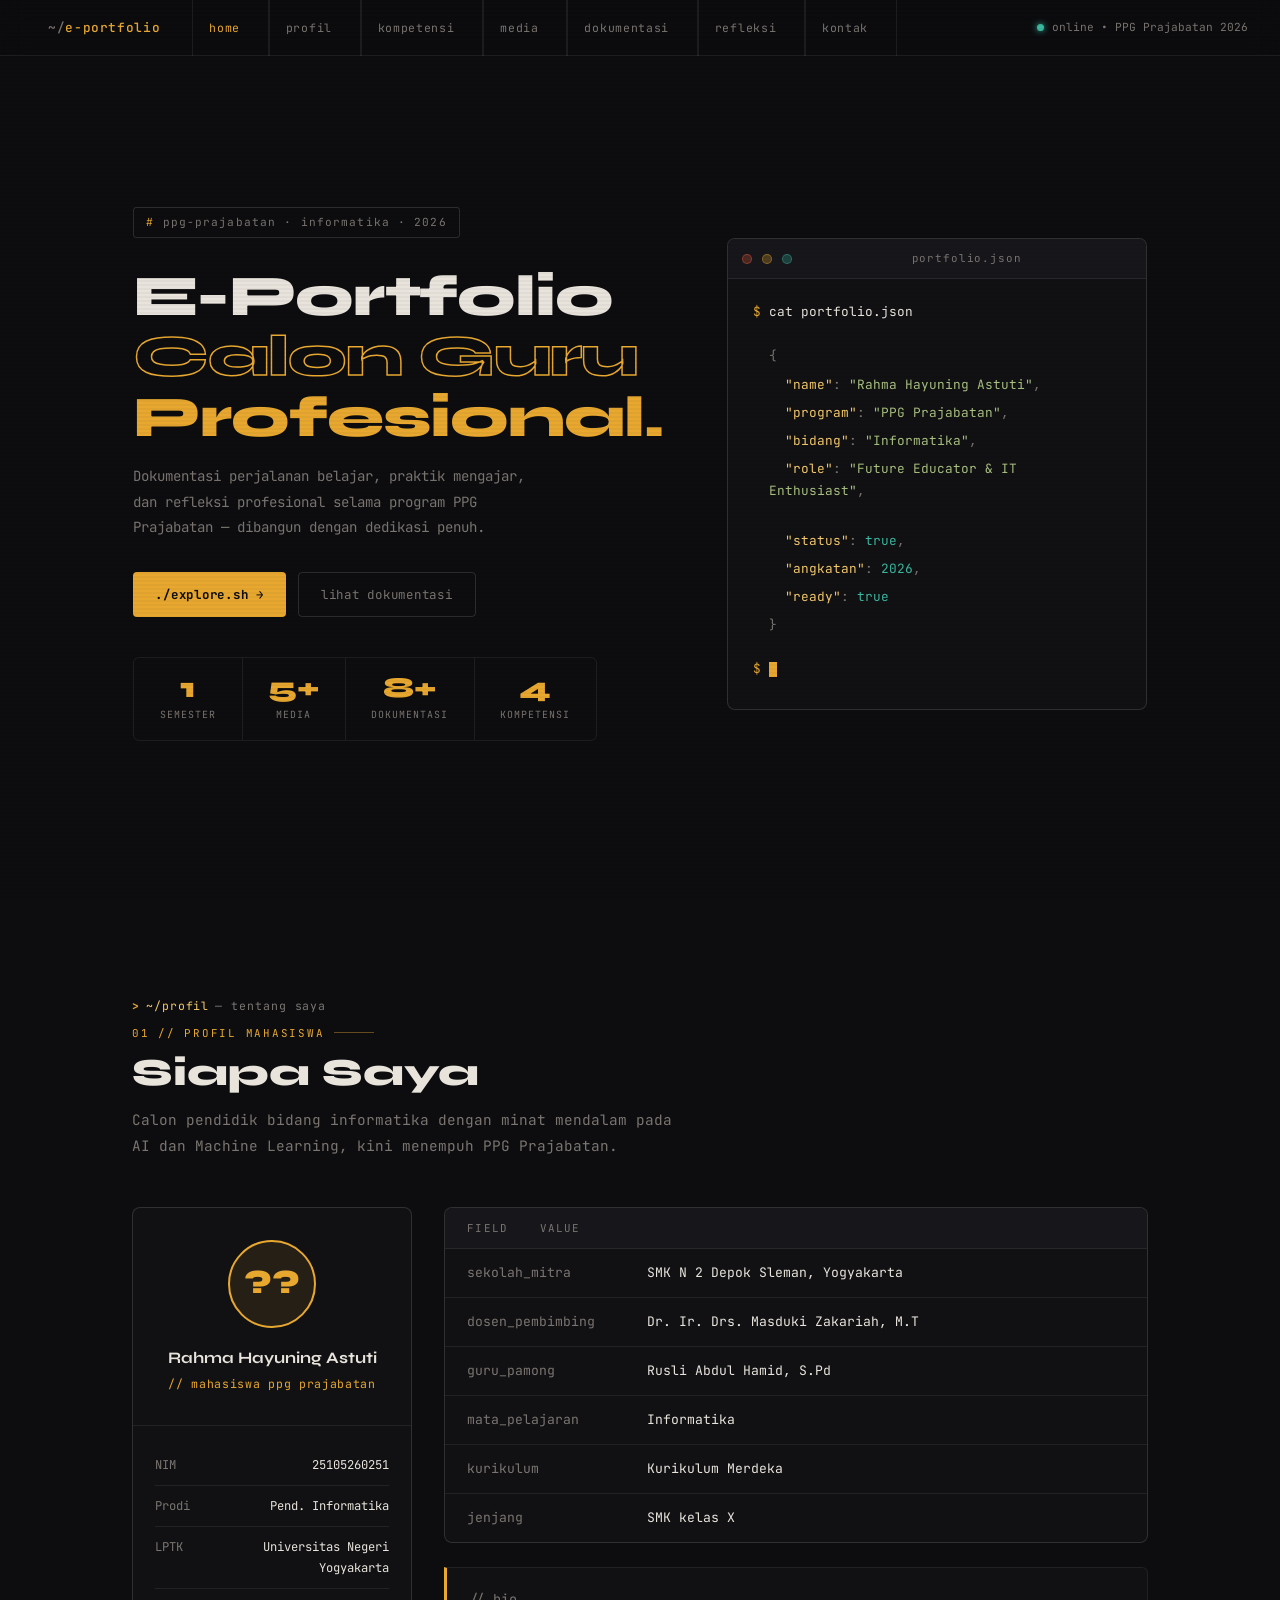
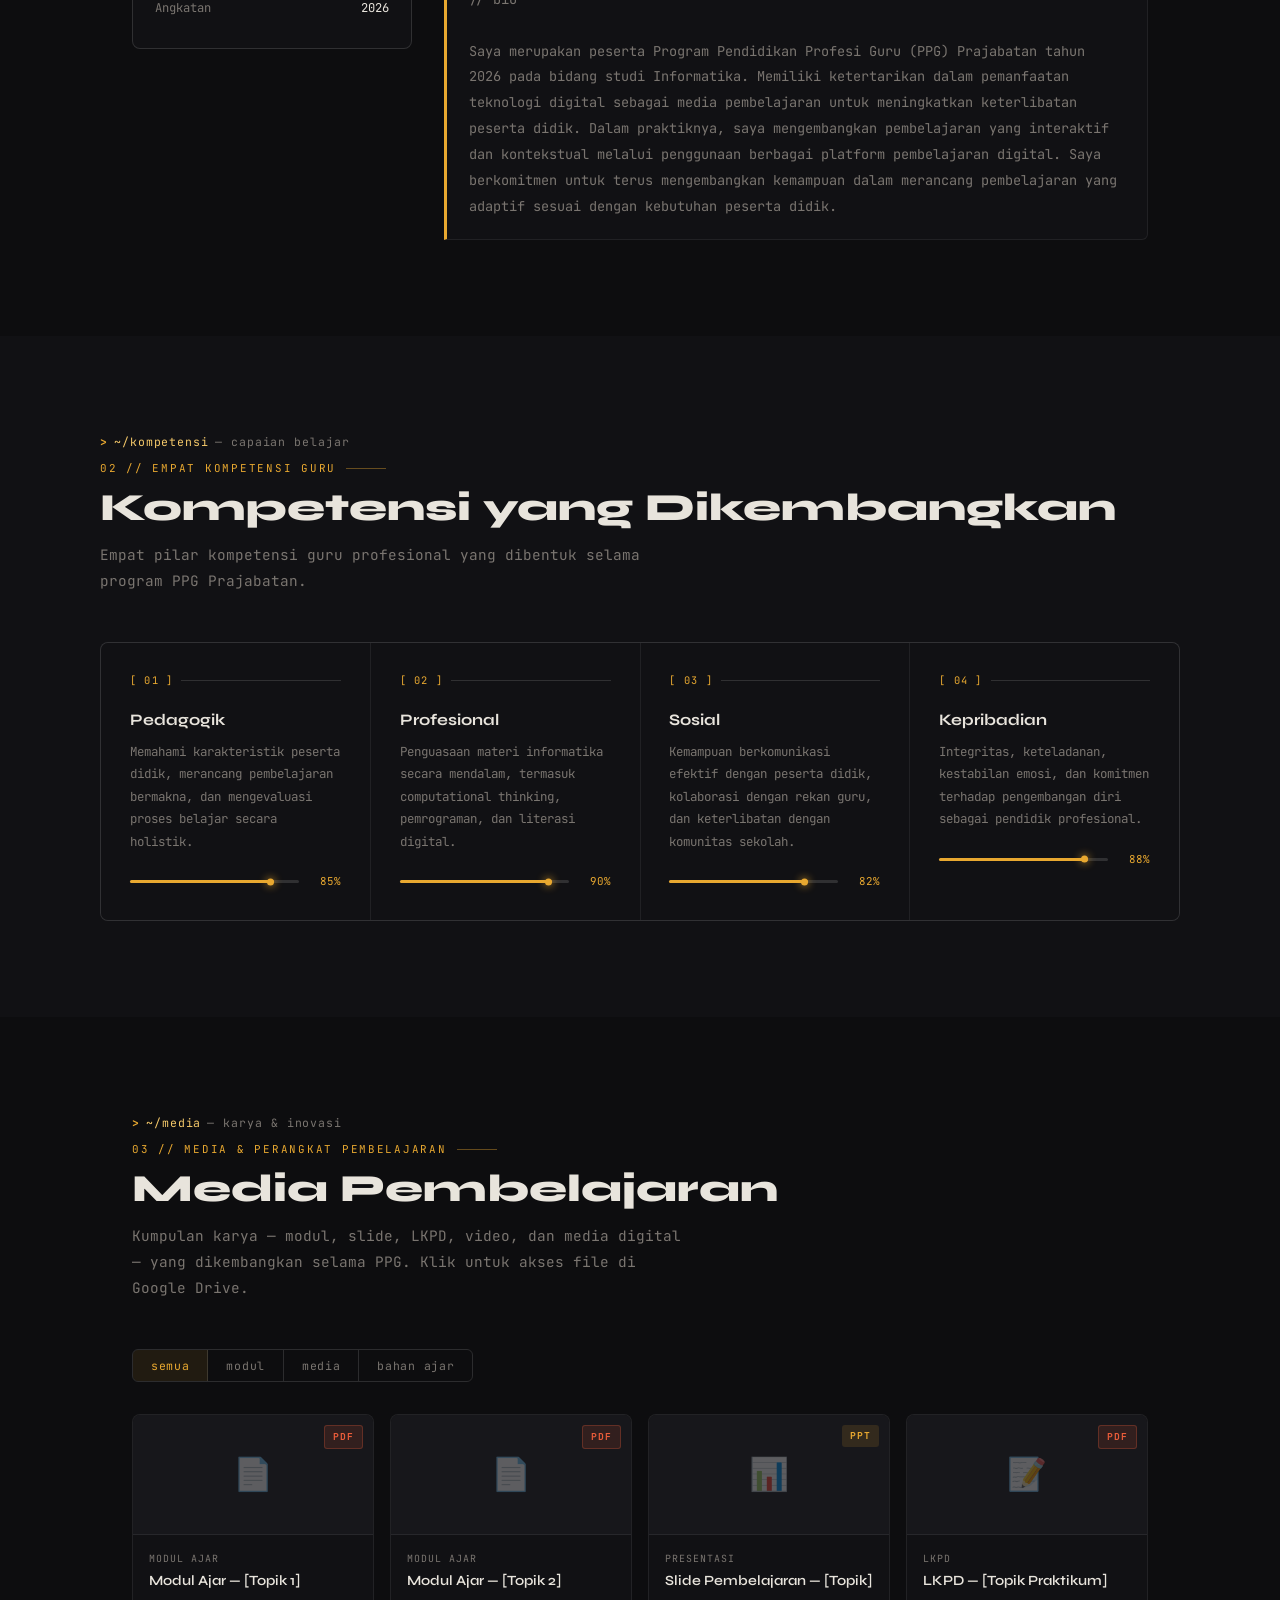
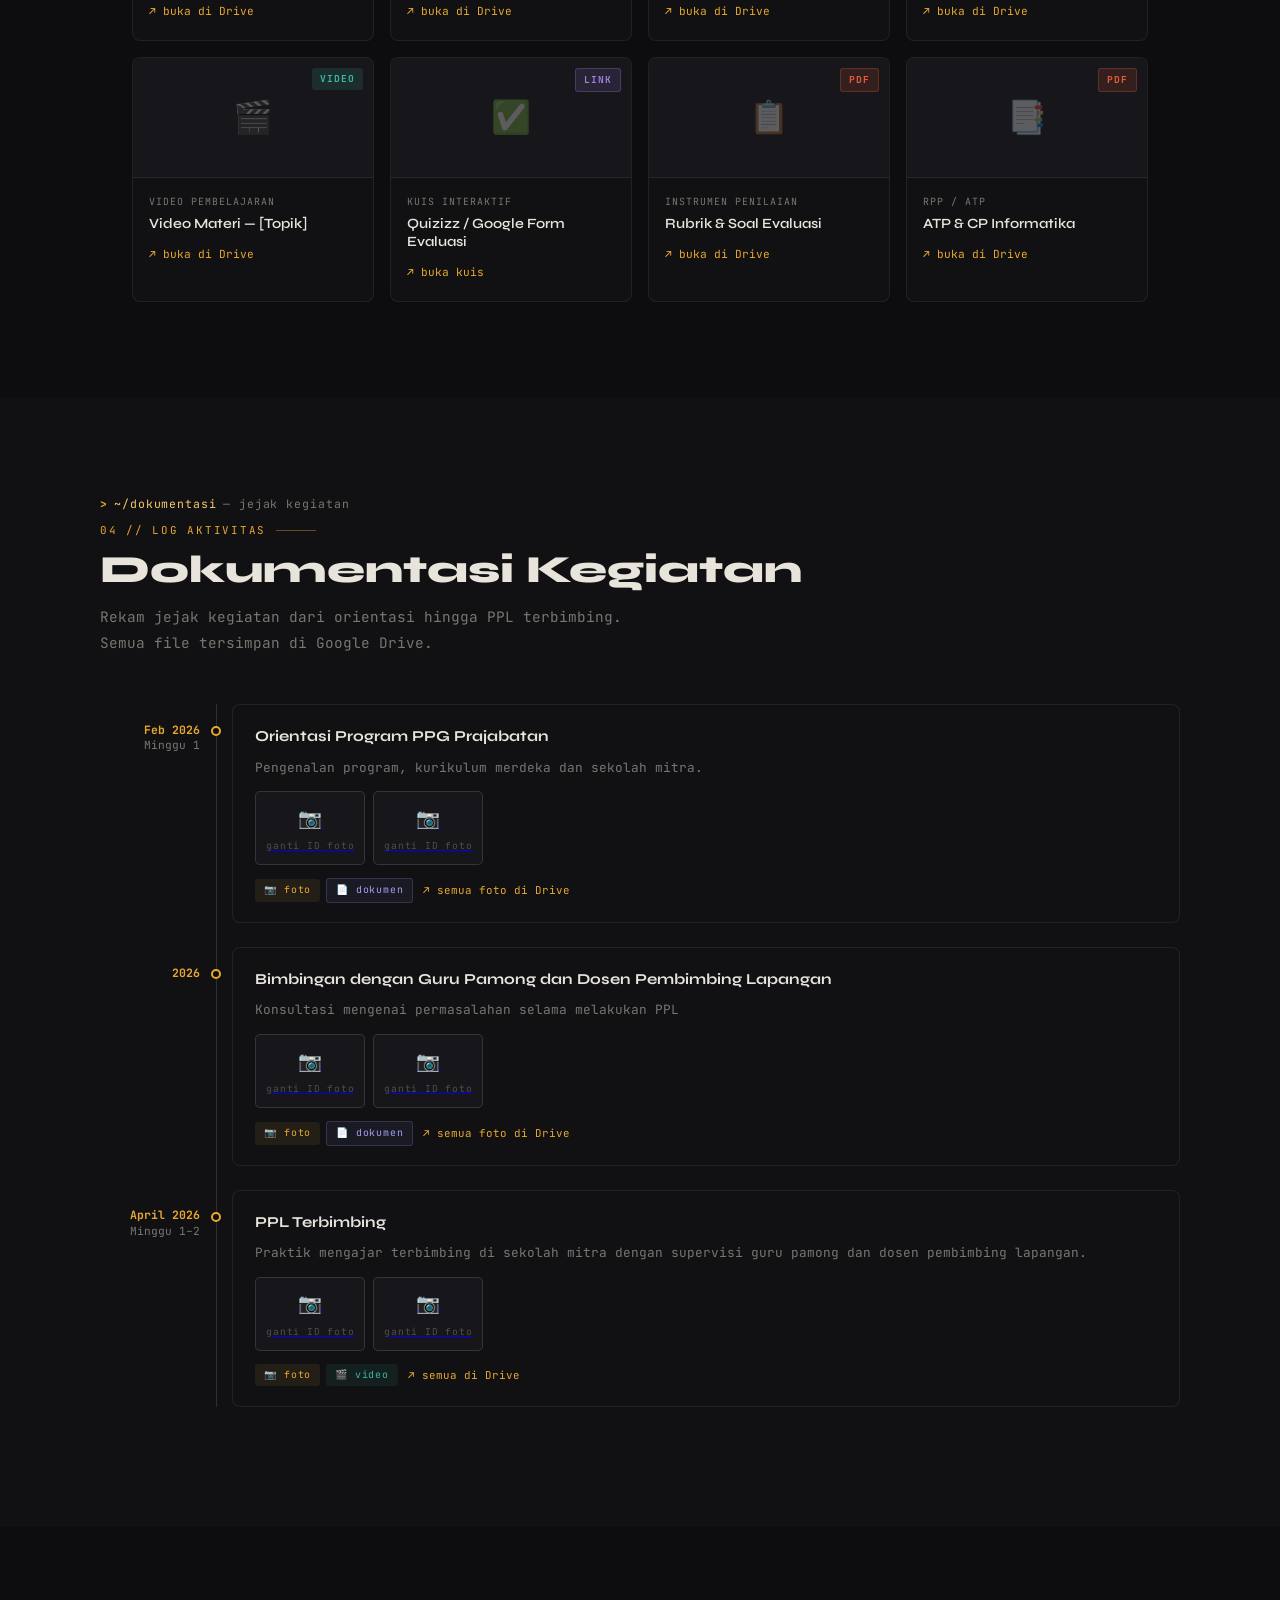
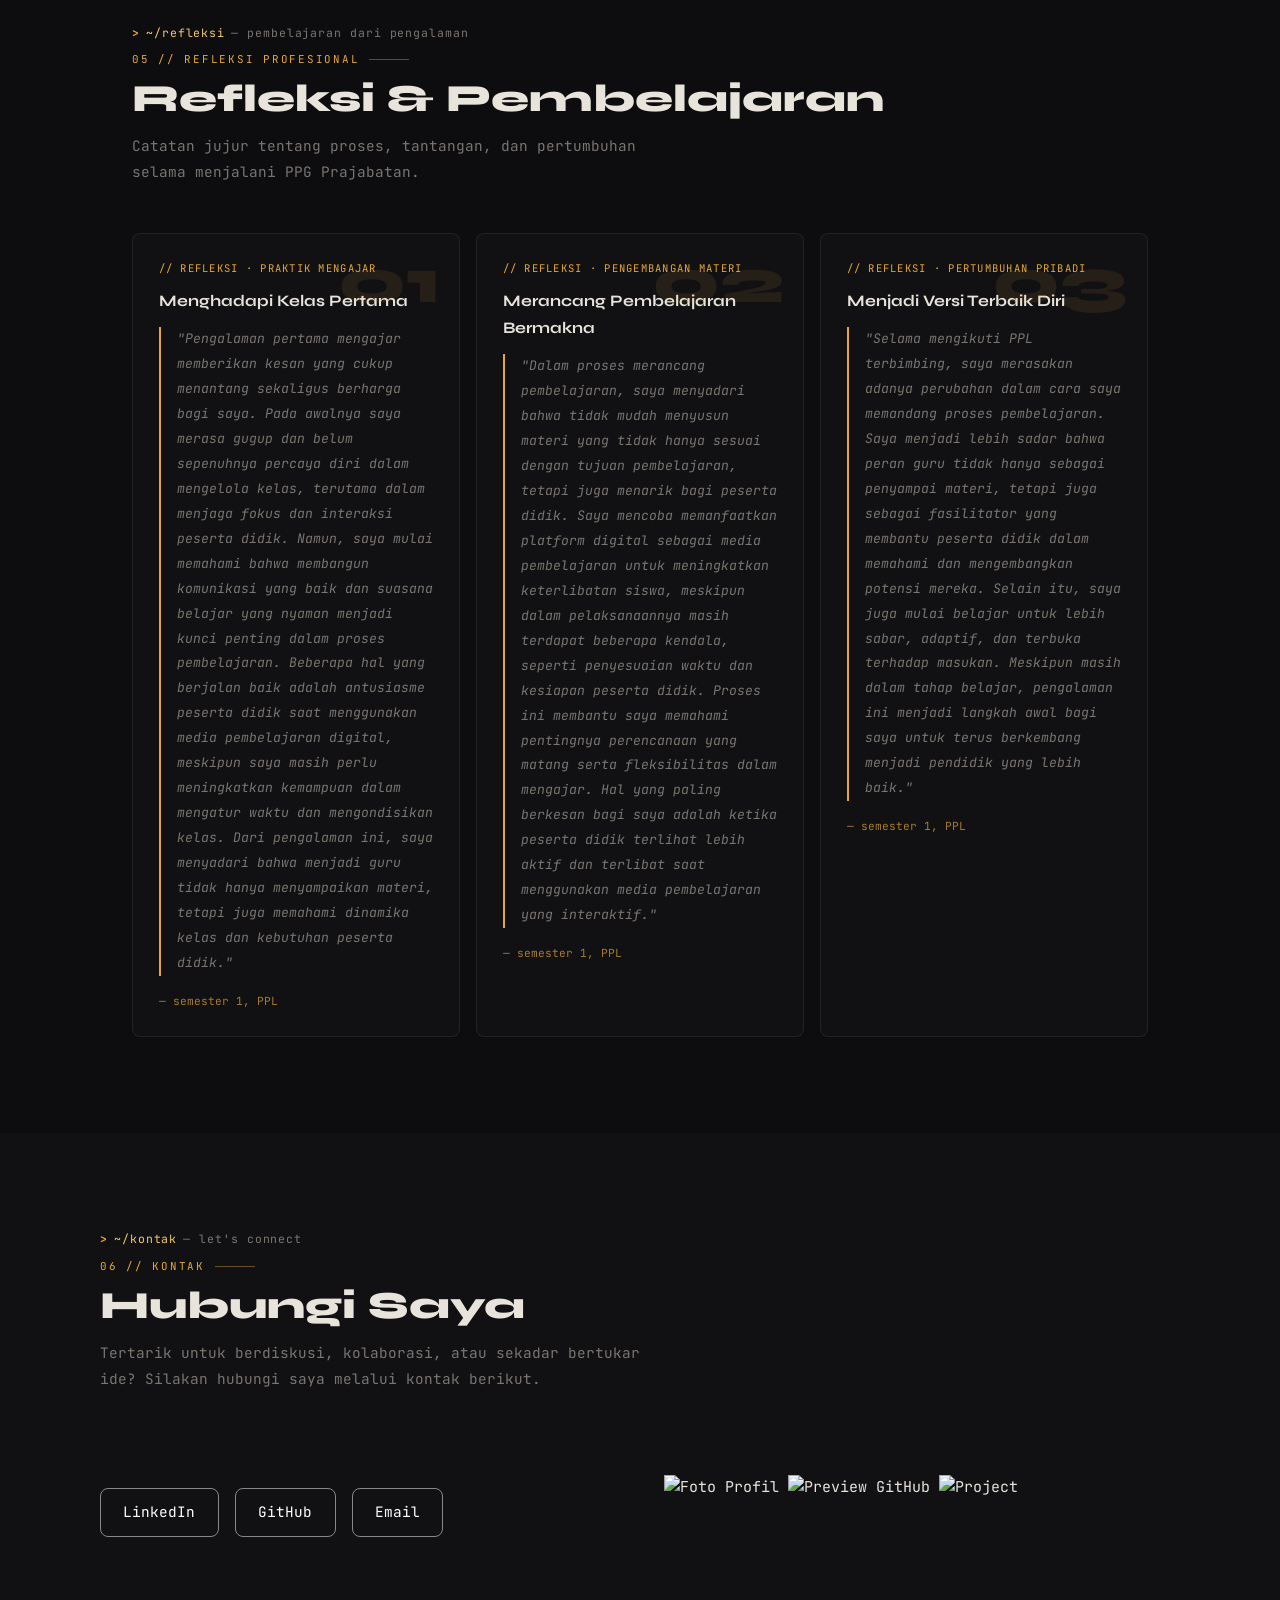
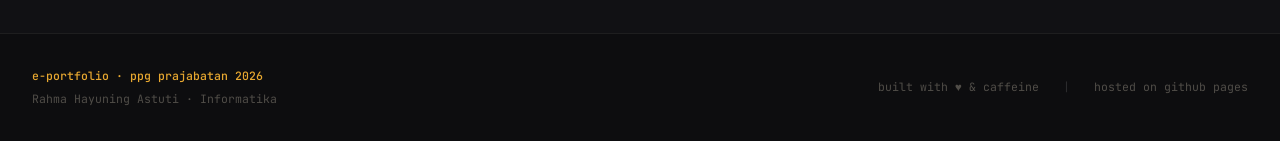
==== index.html @ 8b193207 "rename index.html" ====
<!DOCTYPE html>
<html lang="id">
<head>
<meta charset="UTF-8">
<meta name="viewport" content="width=device-width, initial-scale=1.0">
<title>E-Portfolio PPG Prajabatan</title>
<link href="https://fonts.googleapis.com/css2?family=JetBrains+Mono:ital,wght@0,300;0,400;0,500;0,700;1,400&family=Syne:wght@400;600;700;800&display=swap" rel="stylesheet">
<link rel="stylesheet" href="style.css">
</head>
<body>
<div class="grid-bg"></div>

<nav>
  <div class="nav-logo">
    <span class="path">~/</span>e-portfolio
  </div>

  <!-- 🔹 HAMBURGER -->
  <div class="menu-toggle" id="menu-toggle">☰</div>

  <ul class="nav-links">
    <li><a href="#home">home</a></li>
    <li><a href="#profil">profil</a></li>
    <li><a href="#kompetensi">kompetensi</a></li>
    <li><a href="#media">media</a></li>
    <li><a href="#dokumentasi">dokumentasi</a></li>
    <li><a href="#refleksi">refleksi</a></li>
    <li><a href="#kontak">kontak</a></li>
  </ul>
  <div class="nav-status">
    <div class="status-dot"></div>
    <span class="status-full">online • PPG Prajabatan 2026</span>
    <span class="status-short">online</span>
  </div>
</nav>

<div class="page-wrap">

<!-- ═══════════════════════════════════ HOME -->
<div id="home" style="background: var(--bg); min-height: 100vh; display:flex; align-items:center;">
  <div class="hero-inner">
    <div>
      <div class="hero-tag">ppg-prajabatan · informatika · 2026</div>
      <h1 class="hero-title">
        <span class="line1">E-Portfolio</span>
        <span class="line2">Calon Guru</span>
        <span class="line3">Profesional.</span>
      </h1>
      <p class="hero-desc">
        Dokumentasi perjalanan belajar, praktik mengajar, dan refleksi profesional selama program PPG Prajabatan — dibangun dengan dedikasi penuh.
      </p>
      <div class="hero-btns">
        <a href="#profil" class="btn-primary">./explore.sh →</a>
        <a href="#dokumentasi" class="btn-ghost">lihat dokumentasi</a>
      </div>
      <div class="hero-stats">
        <div class="stat">
          <div class="stat-num">1</div>
          <div class="stat-label">semester</div>
        </div>
        <div class="stat">
          <div class="stat-num">5+</div>
          <div class="stat-label">media</div>
        </div>
        <div class="stat">
          <div class="stat-num">8+</div>
          <div class="stat-label">dokumentasi</div>
        </div>
        <div class="stat">
          <div class="stat-num">4</div>
          <div class="stat-label">kompetensi</div>
        </div>
      </div>
    </div>

    <div class="terminal">
      <div class="terminal-bar">
        <div class="t-dot r"></div>
        <div class="t-dot y"></div>
        <div class="t-dot g"></div>
        <div class="t-title">portfolio.json</div>
      </div>
      <div class="terminal-body">
        <div class="t-line"><span class="t-prompt">$</span><span class="t-cmd"> cat portfolio.json</span></div>
        <div class="t-line gap"></div>

        <div class="t-line"><span class="t-out">{</span></div>

        <div class="t-line"><span class="t-out">&nbsp;&nbsp;<span class="t-key">"name"</span>: <span class="t-str">"Rahma Hayuning Astuti"</span>,</span></div>
        <div class="t-line"><span class="t-out">&nbsp;&nbsp;<span class="t-key">"program"</span>: <span class="t-str">"PPG Prajabatan"</span>,</span></div>
        <div class="t-line"><span class="t-out">&nbsp;&nbsp;<span class="t-key">"bidang"</span>: <span class="t-str">"Informatika"</span>,</span></div>

        <div class="t-line"><span class="t-out">&nbsp;&nbsp;<span class="t-key">"role"</span>: <span class="t-str">"Future Educator & IT Enthusiast"</span>,</span></div>
        <br>
        <div class="t-line"><span class="t-out">&nbsp;&nbsp;<span class="t-key">"status"</span>: <span class="t-val">true</span>,</span></div>
        <div class="t-line"><span class="t-out">&nbsp;&nbsp;<span class="t-key">"angkatan"</span>: <span class="t-val">2026</span>,</span></div>
        <div class="t-line"><span class="t-out">&nbsp;&nbsp;<span class="t-key">"ready"</span>: <span class="t-val">true</span></span></div>
        <div class="t-line"><span class="t-out">}</span></div>
        <div class="t-line gap"></div>
        <div class="t-line"><span class="t-prompt">$</span><span class="t-cmd"> <span class="t-cursor"></span></span></div>
      </div>
    </div>
  </div>
</div>

<!-- ═══════════════════════════════════ PROFIL -->
<section id="profil" class="reveal">
  <div class="prompt"><span class="prompt-path">~/profil</span> — tentang saya</div>
  <div class="sec-label">01 // profil mahasiswa</div>
  <h2>Siapa Saya</h2>
  <p class="lead">Calon pendidik bidang informatika dengan minat mendalam pada AI dan Machine Learning, kini menempuh PPG Prajabatan.</p>

  <div class="profil-grid">
    <div>
      <div class="profil-card">
        <div class="profil-card-top">
          <div class="profil-avatar">??</div>
          <div class="profil-name">Rahma Hayuning Astuti</div>
          <div class="profil-role">// mahasiswa ppg prajabatan</div>
        </div>
        <div class="profil-card-body">
          <div class="profil-row">
            <span class="profil-row-k">NIM</span>
            <span class="profil-row-v">25105260251</span>
          </div>
          <div class="profil-row">
            <span class="profil-row-k">Prodi</span>
            <span class="profil-row-v">Pend. Informatika</span>
          </div>
          <div class="profil-row">
            <span class="profil-row-k">LPTK</span>
            <span class="profil-row-v">Universitas Negeri Yogyakarta</span>
          </div>
          <div class="profil-row">
            <span class="profil-row-k">Angkatan</span>
            <span class="profil-row-v">2026</span>
          </div>
        </div>
      </div>
    </div>

    <div>
      <div class="data-table">
        <div class="data-table-head">
          <span>field</span><span>value</span>
        </div>
        <div class="dt-row">
          <span class="dt-k">sekolah_mitra</span>
          <span class="dt-v">SMK N 2 Depok Sleman, Yogyakarta</span>
        </div>
        <div class="dt-row">
          <span class="dt-k">dosen_pembimbing</span>
          <span class="dt-v">Dr. Ir. Drs. Masduki Zakariah, M.T</span>
        </div>
        <div class="dt-row">
          <span class="dt-k">guru_pamong</span>
          <span class="dt-v">Rusli Abdul Hamid, S.Pd</span>
        </div>
        <div class="dt-row">
          <span class="dt-k">mata_pelajaran</span>
          <span class="dt-v">Informatika</span>
        </div>
        <div class="dt-row">
          <span class="dt-k">kurikulum</span>
          <span class="dt-v">Kurikulum Merdeka</span>
        </div>
        <div class="dt-row">
          <span class="dt-k">jenjang</span>
          <span class="dt-v">SMK kelas X</span>
        </div>
      </div>
      <div class="bio-block">
        // bio<br><br>
        <p>
          Saya merupakan peserta Program Pendidikan Profesi Guru (PPG) Prajabatan tahun 2026 pada bidang studi Informatika.
          Memiliki ketertarikan dalam pemanfaatan teknologi digital sebagai media pembelajaran untuk meningkatkan keterlibatan peserta didik.
          Dalam praktiknya, saya mengembangkan pembelajaran yang interaktif dan kontekstual melalui penggunaan berbagai platform pembelajaran digital.
          Saya berkomitmen untuk terus mengembangkan kemampuan dalam merancang pembelajaran yang adaptif sesuai dengan kebutuhan peserta didik.
        </p>
      </div>
    </div>
  </div>
</section>

<!-- ═══════════════════════════════════ KOMPETENSI -->
<section id="kompetensi" class="reveal" style="background: var(--bg2); max-width:100%; padding: 6rem 2rem;">
  <div style="max-width: 1080px; margin: 0 auto;">
    <div class="prompt"><span class="prompt-path">~/kompetensi</span> — capaian belajar</div>
    <div class="sec-label">02 // empat kompetensi guru</div>
    <h2>Kompetensi yang Dikembangkan</h2>
    <p class="lead">Empat pilar kompetensi guru profesional yang dibentuk selama program PPG Prajabatan.</p>
    <div class="komp-grid">
      <div class="komp-cell">
        <div class="komp-num">[ 01 ]</div>
        <div class="komp-title">Pedagogik</div>
        <div class="komp-desc">Memahami karakteristik peserta didik, merancang pembelajaran bermakna, dan mengevaluasi proses belajar secara holistik.</div>
        <div class="komp-bar-wrap">
          <div class="komp-bar"><div class="komp-bar-fill" style="width:85%"></div></div>
          <div class="komp-pct">85%</div>
        </div>
      </div>
      <div class="komp-cell">
        <div class="komp-num">[ 02 ]</div>
        <div class="komp-title">Profesional</div>
        <div class="komp-desc">Penguasaan materi informatika secara mendalam, termasuk computational thinking, pemrograman, dan literasi digital.</div>
        <div class="komp-bar-wrap">
          <div class="komp-bar"><div class="komp-bar-fill" style="width:90%"></div></div>
          <div class="komp-pct">90%</div>
        </div>
      </div>
      <div class="komp-cell">
        <div class="komp-num">[ 03 ]</div>
        <div class="komp-title">Sosial</div>
        <div class="komp-desc">Kemampuan berkomunikasi efektif dengan peserta didik, kolaborasi dengan rekan guru, dan keterlibatan dengan komunitas sekolah.</div>
        <div class="komp-bar-wrap">
          <div class="komp-bar"><div class="komp-bar-fill" style="width:82%"></div></div>
          <div class="komp-pct">82%</div>
        </div>
      </div>
      <div class="komp-cell">
        <div class="komp-num">[ 04 ]</div>
        <div class="komp-title">Kepribadian</div>
        <div class="komp-desc">Integritas, keteladanan, kestabilan emosi, dan komitmen terhadap pengembangan diri sebagai pendidik profesional.</div>
        <div class="komp-bar-wrap">
          <div class="komp-bar"><div class="komp-bar-fill" style="width:88%"></div></div>
          <div class="komp-pct">88%</div>
        </div>
      </div>
    </div>
  </div>
</section>

<!-- ═══════════════════════════════════ MEDIA -->
<section id="media" class="reveal">
  <div class="prompt"><span class="prompt-path">~/media</span> — karya & inovasi</div>
  <div class="sec-label">03 // media &amp; perangkat pembelajaran</div>
  <h2>Media Pembelajaran</h2>
  <p class="lead">Kumpulan karya — modul, slide, LKPD, video, dan media digital — yang dikembangkan selama PPG. Klik untuk akses file di Google Drive.</p>

  <div class="media-filter">
    <button class="filter-btn active" onclick="filterMedia('all', this)">semua</button>
    <button class="filter-btn" onclick="filterMedia('modul', this)">modul</button>
    <button class="filter-btn" onclick="filterMedia('media', this)">media</button>
    <button class="filter-btn" onclick="filterMedia('bahan-ajar', this)">bahan ajar</button>
  </div>

  <div class="media-grid" id="mediaGrid">

    <div class="media-card" data-cat="modul">
      <div class="media-thumb">
        <div class="media-thumb-icon">📄</div>
        <span class="media-type-badge badge-pdf">PDF</span>
      </div>
      <div class="media-info">
        <div class="media-cat">modul ajar</div>
        <div class="media-title">Modul Ajar — [Topik 1]</div>
        <a class="media-link" href="GANTI_LINK_GDRIVE_DISINI" target="_blank">↗ buka di Drive</a>
      </div>
    </div>

    <div class="media-card" data-cat="modul">
      <div class="media-thumb">
        <div class="media-thumb-icon">📄</div>
        <span class="media-type-badge badge-pdf">PDF</span>
      </div>
      <div class="media-info">
        <div class="media-cat">modul ajar</div>
        <div class="media-title">Modul Ajar — [Topik 2]</div>
        <a class="media-link" href="GANTI_LINK_GDRIVE_DISINI" target="_blank">↗ buka di Drive</a>
      </div>
    </div>

    <div class="media-card" data-cat="media">
      <div class="media-thumb">
        <div class="media-thumb-icon">📊</div>
        <span class="media-type-badge badge-ppt">PPT</span>
      </div>
      <div class="media-info">
        <div class="media-cat">presentasi</div>
        <div class="media-title">Slide Pembelajaran — [Topik]</div>
        <a class="media-link" href="GANTI_LINK_GDRIVE_DISINI" target="_blank">↗ buka di Drive</a>
      </div>
    </div>

    <div class="media-card" data-cat="media">
      <div class="media-thumb">
        <div class="media-thumb-icon">📝</div>
        <span class="media-type-badge badge-pdf">PDF</span>
      </div>
      <div class="media-info">
        <div class="media-cat">lkpd</div>
        <div class="media-title">LKPD — [Topik Praktikum]</div>
        <a class="media-link" href="GANTI_LINK_GDRIVE_DISINI" target="_blank">↗ buka di Drive</a>
      </div>
    </div>

    <div class="media-card" data-cat="media">
      <div class="media-thumb">
        <div class="media-thumb-icon">🎬</div>
        <span class="media-type-badge badge-vid">VIDEO</span>
      </div>
      <div class="media-info">
        <div class="media-cat">video pembelajaran</div>
        <div class="media-title">Video Materi — [Topik]</div>
        <a class="media-link" href="GANTI_LINK_GDRIVE_DISINI" target="_blank">↗ buka di Drive</a>
      </div>
    </div>

    <div class="media-card" data-cat="bahan-ajar">
      <div class="media-thumb">
        <div class="media-thumb-icon">✅</div>
        <span class="media-type-badge badge-link">LINK</span>
      </div>
      <div class="media-info">
        <div class="media-cat">kuis interaktif</div>
        <div class="media-title">Quizizz / Google Form Evaluasi</div>
        <a class="media-link" href="GANTI_LINK_DISINI" target="_blank">↗ buka kuis</a>
      </div>
    </div>

    <div class="media-card" data-cat="bahan-ajar">
      <div class="media-thumb">
        <div class="media-thumb-icon">📋</div>
        <span class="media-type-badge badge-pdf">PDF</span>
      </div>
      <div class="media-info">
        <div class="media-cat">instrumen penilaian</div>
        <div class="media-title">Rubrik &amp; Soal Evaluasi</div>
        <a class="media-link" href="GANTI_LINK_GDRIVE_DISINI" target="_blank">↗ buka di Drive</a>
      </div>
    </div>

    <div class="media-card" data-cat="modul">
      <div class="media-thumb">
        <div class="media-thumb-icon">📑</div>
        <span class="media-type-badge badge-pdf">PDF</span>
      </div>
      <div class="media-info">
        <div class="media-cat">rpp / atp</div>
        <div class="media-title">ATP &amp; CP Informatika</div>
        <a class="media-link" href="GANTI_LINK_GDRIVE_DISINI" target="_blank">↗ buka di Drive</a>
      </div>
    </div>

  </div>
</section>

<!-- ═══════════════════════════════════ DOKUMENTASI -->
<section id="dokumentasi" class="reveal" style="background: var(--bg2); max-width:100%; padding: 6rem 2rem;">
  <div style="max-width: 1080px; margin: 0 auto;">
    <div class="prompt"><span class="prompt-path">~/dokumentasi</span> — jejak kegiatan</div>
    <div class="sec-label">04 // log aktivitas</div>
    <h2>Dokumentasi Kegiatan</h2>
    <p class="lead">Rekam jejak kegiatan dari orientasi hingga PPL terbimbing. Semua file tersimpan di Google Drive.</p>

    <div class="timeline">

      <!-- ITEM 1: Orientasi -->
      <div class="tl-item">
        <div class="tl-date"><strong>Feb 2026</strong>Minggu 1</div>
        <div class="tl-content">
          <div class="tl-title">Orientasi Program PPG Prajabatan</div>
          <div class="tl-desc">Pengenalan program, kurikulum merdeka dan sekolah mitra.</div>
          <!-- FOTO STRIP: ganti FOTO_ID_1 dst dengan ID foto dari Google Drive -->
          <div class="tl-photos">
            <a class="tl-photo" href="https://drive.google.com/file/d/FOTO_ID_1/view" target="_blank">
              <img src="https://drive.google.com/thumbnail?id=FOTO_ID_1&sz=w400" alt="Orientasi PPG"
                onerror="this.parentElement.innerHTML='<div class=\'tl-photo-placeholder\'><span>📷</span>ganti ID foto</div>'">
            </a>
            <a class="tl-photo" href="https://drive.google.com/file/d/FOTO_ID_2/view" target="_blank">
              <img src="https://drive.google.com/thumbnail?id=FOTO_ID_2&sz=w400" alt="Orientasi PPG 2"
                onerror="this.parentElement.innerHTML='<div class=\'tl-photo-placeholder\'><span>📷</span>ganti ID foto</div>'">
            </a>
          </div>
          <div class="tl-tags">
            <span class="tl-tag tl-foto">📷 foto</span>
            <span class="tl-tag tl-doc">📄 dokumen</span>
            <a href="GANTI_LINK_GDRIVE_FOLDER" target="_blank" style="font-size:0.68rem; color: var(--amber); text-decoration:none; margin-left:4px;">↗ semua foto di Drive</a>
          </div>
        </div>
      </div>

      <!-- ITEM 2: Bimbingan dengan GP dan DPL -->
      <div class="tl-item">
        <div class="tl-date"><strong>2026</strong></div>
        <div class="tl-content">
          <div class="tl-title">Bimbingan dengan Guru Pamong dan Dosen Pembimbing Lapangan</div>
          <div class="tl-desc">Konsultasi mengenai permasalahan selama melakukan PPL</div>
          <div class="tl-photos">
            <a class="tl-photo" href="https://drive.google.com/file/d/FOTO_ID_3/view" target="_blank">
              <img src="https://drive.google.com/thumbnail?id=FOTO_ID_3&sz=w400" alt="Lokakarya"
                onerror="this.parentElement.innerHTML='<div class=\'tl-photo-placeholder\'><span>📷</span>ganti ID foto</div>'">
            </a>
            <a class="tl-photo" href="https://drive.google.com/file/d/FOTO_ID_4/view" target="_blank">
              <img src="https://drive.google.com/thumbnail?id=FOTO_ID_4&sz=w400" alt="Lokakarya 2"
                onerror="this.parentElement.innerHTML='<div class=\'tl-photo-placeholder\'><span>📷</span>ganti ID foto</div>'">
            </a>
          </div>
          <div class="tl-tags">
            <span class="tl-tag tl-foto">📷 foto</span>
            <span class="tl-tag tl-doc">📄 dokumen</span>
            <a href="GANTI_LINK_GDRIVE_FOLDER" target="_blank" style="font-size:0.68rem; color: var(--amber); text-decoration:none; margin-left:4px;">↗ semua foto di Drive</a>
          </div>
        </div>
      </div>

      <!-- ITEM 3: PPL Terbimbing -->
      <div class="tl-item">
        <div class="tl-date"><strong>April 2026</strong>Minggu 1–2</div>
        <div class="tl-content">
          <div class="tl-title">PPL Terbimbing</div>
          <div class="tl-desc">Praktik mengajar terbimbing di sekolah mitra dengan supervisi guru pamong dan dosen pembimbing lapangan.</div>
          <div class="tl-photos">
            <a class="tl-photo" href="https://drive.google.com/file/d/FOTO_ID_5/view" target="_blank">
              <img src="https://drive.google.com/thumbnail?id=FOTO_ID_5&sz=w400" alt="PPL Terbimbing"
                onerror="this.parentElement.innerHTML='<div class=\'tl-photo-placeholder\'><span>📷</span>ganti ID foto</div>'">
            </a>
            <a class="tl-photo" href="https://drive.google.com/file/d/FOTO_ID_6/view" target="_blank">
              <img src="https://drive.google.com/thumbnail?id=FOTO_ID_6&sz=w400" alt="PPL Terbimbing 2"
                onerror="this.parentElement.innerHTML='<div class=\'tl-photo-placeholder\'><span>📷</span>ganti ID foto</div>'">
              <div class="tl-photo-count">+5 foto</div>
            </a>
          </div>
          <div class="tl-tags">
            <span class="tl-tag tl-foto">📷 foto</span>
            <span class="tl-tag tl-video">🎬 video</span>
            <a href="GANTI_LINK_GDRIVE_FOLDER" target="_blank" style="font-size:0.68rem; color: var(--amber); text-decoration:none; margin-left:4px;">↗ semua di Drive</a>
          </div>
        </div>
      </div>
    </div>
  </div>
</section>

<!-- ═══════════════════════════════════ REFLEKSI -->
<section id="refleksi" class="reveal">
  <div class="prompt"><span class="prompt-path">~/refleksi</span> — pembelajaran dari pengalaman</div>
  <div class="sec-label">05 // refleksi profesional</div>
  <h2>Refleksi &amp; Pembelajaran</h2>
  <p class="lead">Catatan jujur tentang proses, tantangan, dan pertumbuhan selama menjalani PPG Prajabatan.</p>

  <div class="refleksi-grid">
    <div class="refleksi-card" data-num="01">
      <div class="refleksi-label">// refleksi · praktik mengajar</div>
      <div class="refleksi-title">Menghadapi Kelas Pertama</div>
      <div class="refleksi-text">
        "Pengalaman pertama mengajar memberikan kesan yang cukup menantang sekaligus berharga bagi saya.
        Pada awalnya saya merasa gugup dan belum sepenuhnya percaya diri dalam mengelola kelas, terutama dalam menjaga fokus dan interaksi peserta didik.
        Namun, saya mulai memahami bahwa membangun komunikasi yang baik dan suasana belajar yang nyaman menjadi kunci penting dalam proses pembelajaran.
        Beberapa hal yang berjalan baik adalah antusiasme peserta didik saat menggunakan media pembelajaran digital, meskipun saya masih perlu meningkatkan kemampuan dalam mengatur waktu dan mengondisikan kelas.
        Dari pengalaman ini, saya menyadari bahwa menjadi guru tidak hanya menyampaikan materi, tetapi juga memahami dinamika kelas dan kebutuhan peserta didik."
      </div>
      <div class="refleksi-by">— semester 1, PPL</div>
    </div>

    <div class="refleksi-card" data-num="02">
      <div class="refleksi-label">// refleksi · pengembangan materi</div>
      <div class="refleksi-title">Merancang Pembelajaran Bermakna</div>
      <div class="refleksi-text">
        "Dalam proses merancang pembelajaran, saya menyadari bahwa tidak mudah menyusun materi yang tidak hanya sesuai dengan tujuan pembelajaran, tetapi juga menarik bagi peserta didik.
        Saya mencoba memanfaatkan platform digital sebagai media pembelajaran untuk meningkatkan keterlibatan siswa, meskipun dalam pelaksanaannya masih terdapat beberapa kendala, seperti penyesuaian waktu dan kesiapan peserta didik.
        Proses ini membantu saya memahami pentingnya perencanaan yang matang serta fleksibilitas dalam mengajar.
        Hal yang paling berkesan bagi saya adalah ketika peserta didik terlihat lebih aktif dan terlibat saat menggunakan media pembelajaran yang interaktif."
      </div>
      <div class="refleksi-by">— semester 1, PPL</div>
    </div>

    <div class="refleksi-card" data-num="03">
      <div class="refleksi-label">// refleksi · pertumbuhan pribadi</div>
      <div class="refleksi-title">Menjadi Versi Terbaik Diri</div>
      <div class="refleksi-text">
        "Selama mengikuti PPL terbimbing, saya merasakan adanya perubahan dalam cara saya memandang proses pembelajaran.
        Saya menjadi lebih sadar bahwa peran guru tidak hanya sebagai penyampai materi, tetapi juga sebagai fasilitator yang membantu peserta didik dalam memahami dan mengembangkan potensi mereka.
        Selain itu, saya juga mulai belajar untuk lebih sabar, adaptif, dan terbuka terhadap masukan.
        Meskipun masih dalam tahap belajar, pengalaman ini menjadi langkah awal bagi saya untuk terus berkembang menjadi pendidik yang lebih baik."
      </div>
      <div class="refleksi-by">— semester 1, PPL</div>
    </div>
  </div>
</section>

<!-- ═══════════════════════════════════ Kontak -->
<section id="kontak" class="reveal" style="background: var(--bg2); max-width:100%; padding: 6rem 2rem;">
  <div style="max-width: 1080px; margin: 0 auto;">
    <div class="prompt"><span class="prompt-path">~/kontak</span> — let's connect</div>
    <div class="sec-label">06 // kontak</div>
    <h2>Hubungi Saya</h2>
    <p class="lead">Tertarik untuk berdiskusi, kolaborasi, atau sekadar bertukar ide? Silakan hubungi saya melalui kontak berikut.</p>
    <!-- 🔹 Tombol Sosial -->
     <div class="contact-wrapper">

      <!-- KIRI -->
      <div class="contact-left">
        <div class="contact-buttons">
          <div class="contact-buttons">
          <a href="https://www.linkedin.com/in/rahma-hayuning-astuti-a1023b1aa/" target="_blank" class="btn-contact">LinkedIn</a>
          <a href="https://github.com/rahmaha" target="_blank" class="btn-contact">GitHub</a>
          <a href="mailto:rahmahayuningastuti@gmail.com" class="btn-contact">Email</a>
        </div>
        </div>
      </div>

      <!-- KANAN -->
      <div class="contact-right">
        <img src="fotokamu.jpg" alt="Foto Profil">
        <img src="github-preview.png" alt="Preview GitHub">
        <img src="project1.png" alt="Project">
      </div>

      </div>
  </div>
</section>

<footer>
  <div>
    <div class="footer-logo">e-portfolio · ppg prajabatan 2026</div>
    <div style="margin-top:4px;">Rahma Hayuning Astuti · Informatika</div>
  </div>
  <div class="footer-r">
    <span>built with ♥ &amp; caffeine</span>
    <span style="color: var(--border2);">|</span>
    <span>hosted on github pages</span>
  </div>
</footer>

</div><!-- end page-wrap -->

<script src="script.js"></script>
</body>
</html>
---- style.css ----
:root {
  --bg:       #0d0d0f;
  --bg2:      #111114;
  --bg3:      #17171b;
  --border:   rgba(255,255,255,0.07);
  --border2:  rgba(255,255,255,0.13);
  --text:     #e8e4dc;
  --muted:    #7a7570;
  --muted2:   #504d48;
  --amber:    #e8a830;
  --amber-d:  #b07e18;
  --amber-l:  #f5c96a;
  --amber-dim:#e8a83018;
  --amber-mid:#e8a83030;
  --red:      #e85c3a;
  --teal:     #3ab8a0;
  --mono: 'JetBrains Mono', monospace;
  --sans: 'Syne', sans-serif;
}
*, *::before, *::after { box-sizing: border-box; margin: 0; padding: 0; }
html { scroll-behavior: smooth; }

body {
  font-family: var(--mono);
  background: var(--bg);
  color: var(--text);
  font-size: 15px;
  line-height: 1.7;
  overflow-x: hidden;
}

/* SCANLINE OVERLAY */
body::before {
  content: '';
  position: fixed; inset: 0; z-index: 9999;
  pointer-events: none;
  background: repeating-linear-gradient(
    0deg,
    transparent,
    transparent 2px,
    rgba(0,0,0,0.03) 2px,
    rgba(0,0,0,0.03) 4px
  );
}

/* GRID BG */
.grid-bg {
  position: fixed; inset: 0; z-index: 0; pointer-events: none;
  background-image:
    linear-gradient(rgba(232,168,48,0.03) 1px, transparent 1px),
    linear-gradient(90deg, rgba(232,168,48,0.03) 1px, transparent 1px);
  background-size: 40px 40px;
}

/* NAV */
nav {
  position: fixed; top: 0; left: 0; right: 0; z-index: 100;
  background: rgba(13,13,15,0.92);
  backdrop-filter: blur(12px);
  border-bottom: 1px solid var(--border);
  height: 56px;
  display: flex; align-items: center;
  padding: 0 2rem;
  gap: 2rem;
}
.nav-logo {
  font-family: var(--mono);
  font-size: 0.8rem; font-weight: 500;
  color: var(--amber);
  letter-spacing: 0.05em;
  white-space: nowrap;
  flex-shrink: 0;
  margin-left: 1rem;
}
.nav-logo span { color: var(--muted); }
.nav-links {
  display: flex; gap: 0; list-style: none;
  overflow-x: auto; scrollbar-width: none;
  flex: 1;
}
.nav-links::-webkit-scrollbar { display: none; }
.nav-links a {
  text-decoration: none; color: var(--muted);
  font-size: 0.72rem; font-weight: 400;
  padding: 0 1rem; height: 56px;
  display: flex; align-items: center;
  border-right: 1px solid var(--border);
  transition: color 0.15s, background 0.15s;
  white-space: nowrap;
  letter-spacing: 0.06em;
}
.nav-links a:first-child { border-left: 1px solid var(--border); }
.nav-links a:hover { color: var(--amber); background: var(--amber-dim); }
.nav-status {
  margin-left: auto; flex-shrink: 0;
  display: flex; align-items: center; gap: 8px;
  font-size: 0.7rem; color: var(--muted);
}
/* 🔹 TERMINAL CURSOR EFFECT */
.nav-links a::after {
  content: "_";
  opacity: 0;
  margin-left: 4px;
}

.nav-links a:hover::after {
  opacity: 1;
  animation: blink 1s infinite;
}
.nav-status {
  margin-left: 1rem;
}
.status-dot {
  width: 7px; height: 7px; border-radius: 50%;
  background: var(--teal);
  box-shadow: 0 0 6px var(--teal);
  animation: pulse 2s infinite;
}
.status-short { display: none; }
@keyframes pulse {
  0%,100% { opacity: 1; } 50% { opacity: 0.4; }
}
/* 🔹 HAMBURGER */
.menu-toggle {
  display: none;
  font-size: 1.4rem;
  color: var(--amber);
  cursor: pointer;
  margin-left: auto;
}
/* LAYOUT */
.page-wrap { position: relative; z-index: 1; }
section {
  max-width: 1080px; margin: 0 auto;
  padding: 6rem 2rem;
}
section.full { max-width: 100%; }

/* TERMINAL PROMPT */
.prompt {
  font-size: 0.72rem; color: var(--muted);
  letter-spacing: 0.08em; margin-bottom: 0.5rem;
  display: flex; align-items: center; gap: 6px;
}
.prompt::before {
  content: '>';
  color: var(--amber); font-weight: 700;
}
.prompt-path { color: var(--amber-l); }

/* SECTION HEADER */
.sec-label {
  font-family: var(--mono);
  font-size: 0.68rem; color: var(--amber);
  letter-spacing: 0.16em; text-transform: uppercase;
  margin-bottom: 0.6rem;
  display: flex; align-items: center; gap: 10px;
}
.sec-label::after {
  content: '';
  display: block; height: 1px; width: 40px;
  background: var(--amber); opacity: 0.4;
}
h2 {
  font-family: var(--sans);
  font-size: clamp(1.7rem, 3.5vw, 2.4rem);
  font-weight: 800; line-height: 1.1;
  color: var(--text); margin-bottom: 0.8rem;
}
.lead {
  color: var(--muted); font-size: 0.9rem;
  max-width: 560px; margin-bottom: 3rem;
  line-height: 1.8;
}

/* HERO */
#home {
  min-height: 100vh;
  display: flex; align-items: center;
  max-width: 100%;
  padding: 0;
}
.hero-inner {
  max-width: 1080px; margin: 0 auto;
  padding: 7rem 2rem 4rem;
  display: grid; grid-template-columns: 1fr 420px;
  gap: 4rem; align-items: center;
}
.hero-tag {
  display: inline-flex; align-items: center; gap: 8px;
  font-size: 0.7rem; color: var(--muted);
  border: 1px solid var(--border2);
  padding: 5px 12px; border-radius: 3px;
  margin-bottom: 1.8rem;
  letter-spacing: 0.1em;
}
.hero-tag::before { content: '#'; color: var(--amber); }
.hero-title {
  font-family: var(--sans);
  font-size: clamp(2.2rem, 5vw, 3.6rem);
  font-weight: 800; line-height: 1.05;
  margin-bottom: 1rem;
  letter-spacing: -0.02em;
}
.hero-title .line1 { color: var(--text); display: block; }
.hero-title .line2 {
  color: transparent;
  -webkit-text-stroke: 1.5px var(--amber);
  display: block;
}
.hero-title .line3 { color: var(--amber); display: block; }
.hero-desc {
  color: var(--muted); font-size: 0.88rem;
  max-width: 420px; margin-bottom: 2rem; line-height: 1.8;
}
.hero-btns { display: flex; gap: 12px; flex-wrap: wrap; }
.btn-primary {
  display: inline-flex; align-items: center; gap: 8px;
  background: var(--amber); color: #0d0d0f;
  padding: 11px 22px; border-radius: 4px;
  font-family: var(--mono); font-size: 0.78rem;
  font-weight: 700; text-decoration: none;
  letter-spacing: 0.06em; transition: 0.15s;
}
.btn-primary:hover { background: var(--amber-l); }
.btn-ghost {
  display: inline-flex; align-items: center; gap: 8px;
  border: 1px solid var(--border2); color: var(--muted);
  padding: 11px 22px; border-radius: 4px;
  font-family: var(--mono); font-size: 0.78rem;
  font-weight: 400; text-decoration: none;
  letter-spacing: 0.06em; transition: 0.15s;
}
.btn-ghost:hover { border-color: var(--amber); color: var(--amber); }

/* TERMINAL CARD (hero right) */
.terminal {
  background: var(--bg2);
  border: 1px solid var(--border2);
  border-radius: 8px; overflow: hidden;
}
.terminal-bar {
  background: var(--bg3);
  border-bottom: 1px solid var(--border);
  padding: 10px 14px;
  display: flex; align-items: center; gap: 10px;
}
.t-dot { width: 10px; height: 10px; border-radius: 50%; }
.t-dot.r { background: #e85c3a44; border: 1px solid #e85c3a66; }
.t-dot.y { background: #e8a83044; border: 1px solid #e8a83066; }
.t-dot.g { background: #3ab8a044; border: 1px solid #3ab8a066; }
.t-title {
  margin-left: auto; margin-right: auto;
  font-size: 0.68rem; color: var(--muted); letter-spacing: 0.08em;
}
.terminal-body { padding: 1.4rem 1.6rem; font-size: 0.8rem; }
.t-line { margin-bottom: 0.4rem; display: flex; gap: 8px;  }
.t-line.gap { margin-bottom: 1rem; }
.t-prompt { color: var(--amber); flex-shrink: 0; }
.t-cmd { color: var(--text); }
.t-out { color: var(--muted); padding-left: 1rem; }
.t-key { color: var(--amber-l); }
.t-val { color: var(--teal); }
.t-str { color: #a8c080; }
.t-cursor {
  display: inline-block; width: 8px; height: 15px;
  background: var(--amber); vertical-align: middle;
  animation: blink 1.1s step-end infinite;
}
@keyframes blink { 0%,100%{opacity:1} 50%{opacity:0} }

/* HERO STATS */
.hero-stats {
  display: flex; gap: 0; margin-top: 2.5rem;
  border: 1px solid var(--border);
  border-radius: 6px; overflow: hidden;
  width: fit-content;
}
.stat {
  padding: 1rem 1.6rem;
  border-right: 1px solid var(--border);
  text-align: center;
}
.stat:last-child { border-right: none; }
.stat-num {
  font-family: var(--sans);
  font-size: 1.8rem; font-weight: 800;
  color: var(--amber); line-height: 1;
}
.stat-label {
  font-size: 0.62rem; color: var(--muted);
  letter-spacing: 0.1em; text-transform: uppercase;
  margin-top: 4px;
}

/* PROFIL */
.profil-grid {
  display: grid; grid-template-columns: 280px 1fr;
  gap: 2rem; align-items: start;
}
.profil-card {
  background: var(--bg2); border: 1px solid var(--border2);
  border-radius: 8px; overflow: hidden;
}
.profil-card-top {
  padding: 2rem;
  border-bottom: 1px solid var(--border);
  text-align: center;
}
.profil-avatar {
  width: 88px; height: 88px; border-radius: 50%;
  background: var(--amber-dim);
  border: 2px solid var(--amber);
  margin: 0 auto 1rem;
  display: flex; align-items: center; justify-content: center;
  font-family: var(--sans); font-size: 2rem;
  font-weight: 800; color: var(--amber);
}
.profil-name {
  font-family: var(--sans); font-weight: 700;
  font-size: 1rem; margin-bottom: 0.2rem;
}
.profil-role { font-size: 0.72rem; color: var(--amber); letter-spacing: 0.06em; }
.profil-card-body { padding: 1.2rem 1.4rem; }
.profil-row {
  display: flex; justify-content: space-between;
  align-items: flex-start; gap: 8px;
  padding: 0.6rem 0;
  border-bottom: 1px solid var(--border);
  font-size: 0.76rem;
}
.profil-row:last-child { border-bottom: none; }
.profil-row-k { color: var(--muted); flex-shrink: 0; }
.profil-row-v { color: var(--text); text-align: right; }

.data-table {
  background: var(--bg2); border: 1px solid var(--border2);
  border-radius: 8px; overflow: hidden;
  width: 100%;
}
.data-table-head {
  background: var(--bg3);
  padding: 0.7rem 1.4rem;
  border-bottom: 1px solid var(--border);
  font-size: 0.68rem; color: var(--muted);
  letter-spacing: 0.1em; text-transform: uppercase;
  display: flex; gap: 2rem;
}
.dt-row {
  display: grid; grid-template-columns: 180px 1fr;
  padding: 0.8rem 1.4rem;
  border-bottom: 1px solid var(--border);
  font-size: 0.82rem;
  transition: background 0.1s;
}
.dt-row:last-child { border-bottom: none; }
.dt-row:hover { background: var(--amber-dim); }
.dt-k { color: var(--muted); }
.dt-v { color: var(--text); }
.bio-block {
  margin-top: 1.5rem;
  background: var(--bg2); border: 1px solid var(--border);
  border-left: 3px solid var(--amber);
  border-radius: 0 6px 6px 0;
  padding: 1.2rem 1.4rem;
  font-size: 0.85rem; color: var(--muted);
  line-height: 1.9;
}

/* KOMPETENSI */
.komp-grid {
  display: grid; grid-template-columns: repeat(auto-fit, minmax(240px, 1fr));
  gap: 1px; background: var(--border);
  border: 1px solid var(--border); border-radius: 8px; overflow: hidden;
}
.komp-cell {
  background: var(--bg2); padding: 1.8rem;
  transition: background 0.15s;
  cursor: default;
}
.komp-cell:hover { background: var(--bg3); }
.komp-num {
  font-size: 0.65rem; color: var(--amber);
  letter-spacing: 0.12em; margin-bottom: 1rem;
  display: flex; align-items: center; gap: 8px;
}
.komp-num::after {
  content: ''; flex: 1; height: 1px;
  background: var(--border2);
}
.komp-title {
  font-family: var(--sans); font-weight: 700;
  font-size: 1rem; margin-bottom: 0.5rem;
}
.komp-desc {
  font-size: 0.78rem; color: var(--muted);
  line-height: 1.8; margin-bottom: 1.2rem;
}
.komp-bar-wrap {
  display: flex; align-items: center; gap: 10px;
}
.komp-bar {
  flex: 1; height: 3px;
  background: var(--border2); border-radius: 10px;
}
.komp-bar-fill {
  height: 100%; border-radius: 10px;
  background: var(--amber);
  position: relative;
}
.komp-bar-fill::after {
  content: ''; position: absolute; right: 0; top: 50%;
  transform: translateY(-50%);
  width: 7px; height: 7px; border-radius: 50%;
  background: var(--amber);
  box-shadow: 0 0 8px var(--amber);
}
.komp-pct {
  font-size: 0.68rem; color: var(--amber);
  flex-shrink: 0; width: 32px; text-align: right;
}

/* MEDIA */
.media-filter {
  display: flex; gap: 0;
  border: 1px solid var(--border2);
  border-radius: 6px; overflow: hidden;
  width: fit-content; margin-bottom: 2rem;
}
.filter-btn {
  padding: 8px 18px; background: transparent;
  border: none; border-right: 1px solid var(--border2);
  color: var(--muted); font-family: var(--mono);
  font-size: 0.72rem; cursor: pointer;
  letter-spacing: 0.06em; transition: 0.15s;
}
.filter-btn:last-child { border-right: none; }
.filter-btn.active, .filter-btn:hover {
  background: var(--amber-dim); color: var(--amber);
}
.media-grid {
  display: grid; grid-template-columns: repeat(auto-fill, minmax(220px, 1fr));
  gap: 1rem;
}
.media-card {
  background: var(--bg2); border: 1px solid var(--border);
  border-radius: 8px; overflow: hidden;
  transition: border-color 0.15s, transform 0.15s;
  cursor: pointer;
}
.media-card:hover {
  border-color: var(--amber);
  transform: translateY(-2px);
}
.media-thumb {
  height: 120px; background: var(--bg3);
  display: flex; align-items: center; justify-content: center;
  border-bottom: 1px solid var(--border);
  position: relative; overflow: hidden;
}
.media-thumb-icon {
  font-size: 2rem; opacity: 0.3;
}
.media-type-badge {
  position: absolute; top: 10px; right: 10px;
  font-size: 0.6rem; padding: 3px 8px;
  border-radius: 3px; letter-spacing: 0.1em;
  text-transform: uppercase; font-weight: 700;
}
.badge-pdf { background: #e85c3a22; color: #e85c3a; border: 1px solid #e85c3a44; }
.badge-ppt { background: #e8a83022; color: var(--amber); border: 1px solid var(--amber)44; }
.badge-vid { background: #3ab8a022; color: var(--teal); border: 1px solid var(--teal)44; }
.badge-link { background: #a080e022; color: #a080e0; border: 1px solid #a080e044; }
.media-info { padding: 1rem; }
.media-cat {
  font-size: 0.62rem; color: var(--muted);
  letter-spacing: 0.1em; text-transform: uppercase; margin-bottom: 4px;
}
.media-title {
  font-family: var(--sans); font-weight: 600;
  font-size: 0.88rem; color: var(--text);
  margin-bottom: 0.5rem; line-height: 1.3;
}
.media-link {
  display: inline-flex; align-items: center; gap: 5px;
  font-size: 0.7rem; color: var(--amber);
  text-decoration: none;
}
.media-link:hover { text-decoration: underline; }

/* DOKUMENTASI */
.timeline { position: relative; }
.timeline::before {
  content: '';
  position: absolute; left: 116px; top: 0; bottom: 0;
  width: 1px; background: var(--border2);
}
.tl-item {
  display: grid; grid-template-columns: 100px 1fr;
  gap: 2rem; margin-bottom: 1.5rem; align-items: start;
}
.tl-date {
  text-align: right; padding-top: 1.1rem;
  font-size: 0.7rem; color: var(--muted);
  line-height: 1.4;
}
.tl-date strong { display: block; color: var(--amber); font-size: 0.72rem; }
.tl-content {
  background: var(--bg2); border: 1px solid var(--border);
  border-radius: 8px; padding: 1.2rem 1.4rem;
  position: relative; transition: border-color 0.15s;
}
.tl-content:hover { border-color: var(--border2); }
.tl-content::before {
  content: '';
  position: absolute; left: -22px; top: 1.3rem;
  width: 10px; height: 10px; border-radius: 50%;
  background: var(--bg); border: 2px solid var(--amber);
  box-shadow: 0 0 8px var(--amber)66;
}
.tl-title {
  font-family: var(--sans); font-weight: 700;
  font-size: 0.95rem; margin-bottom: 0.4rem;
}
.tl-desc { font-size: 0.8rem; color: var(--muted); margin-bottom: 0.8rem; }
.tl-tags { display: flex; gap: 6px; flex-wrap: wrap; align-items: center; }
.tl-tag {
  font-size: 0.62rem; padding: 3px 9px;
  border-radius: 3px; letter-spacing: 0.08em;
}
.tl-foto { background: #e8a83015; color: var(--amber); border: 1px solid var(--amber)30; }
.tl-video { background: #3ab8a015; color: var(--teal); border: 1px solid var(--teal)30; }
.tl-doc { background: #8080e015; color: #a0a0f0; border: 1px solid #a0a0f030; }

/* FOTO STRIP di timeline */
.tl-photos {
  display: flex; gap: 8px; flex-wrap: wrap;
  margin: 0.8rem 0;
}
.tl-photo {
  width: 110px; height: 74px;
  border-radius: 5px; overflow: hidden;
  border: 1px solid var(--border2);
  background: var(--bg3);
  position: relative; flex-shrink: 0;
  cursor: pointer;
  transition: border-color 0.15s, transform 0.15s;
}
.tl-photo:hover { border-color: var(--amber); transform: scale(1.03); }
.tl-photo img {
  width: 100%; height: 100%;
  object-fit: cover; display: block;
  filter: brightness(0.9);
  transition: filter 0.15s;
}
.tl-photo:hover img { filter: brightness(1.05); }
.tl-photo-placeholder {
  width: 100%; height: 100%;
  display: flex; flex-direction: column;
  align-items: center; justify-content: center;
  gap: 4px; color: var(--muted2);
  font-size: 0.6rem; letter-spacing: 0.08em;
  text-align: center; padding: 4px;
}
.tl-photo-placeholder span { font-size: 1.2rem; }
.tl-photo-count {
  position: absolute; bottom: 5px; right: 6px;
  background: rgba(0,0,0,0.7);
  color: var(--amber); font-size: 0.6rem;
  padding: 2px 6px; border-radius: 3px;
  letter-spacing: 0.06em;
}

/* REFLEKSI */
.refleksi-grid {
  display: grid; grid-template-columns: repeat(auto-fit, minmax(300px, 1fr));
  gap: 1rem;
}
.refleksi-card {
  background: var(--bg2); border: 1px solid var(--border);
  border-radius: 8px; padding: 1.6rem;
  position: relative; overflow: hidden;
  transition: border-color 0.15s;
}
.refleksi-card:hover { border-color: var(--border2); }
.refleksi-card::after {
  content: attr(data-num);
  position: absolute; right: 1.2rem; top: 1rem;
  font-family: var(--sans); font-weight: 800;
  font-size: 4rem; color: var(--amber-dim);
  line-height: 1; pointer-events: none;
}
.refleksi-label {
  font-size: 0.66rem; color: var(--amber);
  letter-spacing: 0.12em; text-transform: uppercase;
  margin-bottom: 0.6rem;
}
.refleksi-title {
  font-family: var(--sans); font-weight: 700;
  font-size: 1rem; margin-bottom: 0.8rem;
}
.refleksi-text {
  font-size: 0.82rem; color: var(--muted);
  line-height: 1.9; font-style: italic;
  border-left: 2px solid var(--amber);
  padding-left: 1rem;
}
.refleksi-by {
  margin-top: 1rem;
  font-size: 0.7rem; color: var(--amber); opacity: 0.7;
}

/* Kontak */
.contact-wrapper {
  display: flex;
  gap: 3rem;
  flex-wrap: wrap;
  align-items: center;
}

.contact-left {
  flex: 1;
}

.contact-right {
  flex: 1;
  overflow: hidden;
}

.scroll-preview {
  display: flex;
  gap: 1rem;
  overflow-x: auto;
  scroll-snap-type: x mandatory;
  padding-bottom: 1rem;
}

.scroll-preview img {
  width: 220px;
  border-radius: 12px;
  flex-shrink: 0;
  scroll-snap-align: center;
  transition: 0.3s;
}

.scroll-preview img:hover {
  transform: scale(1.05);
}
.contact-buttons {
  display: flex;
  flex-wrap: wrap;
  gap: 1rem;
  margin-top: 1.5rem;
}

.btn-contact {
  padding: 0.7rem 1.4rem;
  border: 1px solid #888;
  border-radius: 8px;
  text-decoration: none;
  color: #fff;
  font-size: 0.9rem;
  transition: 0.3s ease;
}

.btn-contact:hover {
  background: #fff;
  color: #000;
  transform: translateY(-2px);
}

/* FOOTER */
footer {
  border-top: 1px solid var(--border);
  padding: 2rem;
  display: flex; align-items: center; justify-content: space-between;
  font-size: 0.72rem; color: var(--muted2);
  flex-wrap: wrap; gap: 1rem;
}
.footer-logo { color: var(--amber); font-weight: 500; }
.footer-r { display: flex; gap: 1.5rem; }

/* SCROLL REVEAL */
.reveal {
  opacity: 0; transform: translateY(20px);
  transition: opacity 0.5s, transform 0.5s;
}
.reveal.visible { opacity: 1; transform: none; }

/* RESPONSIVE */
@media (max-width: 840px) {
  .hero-inner { grid-template-columns: 1fr; }
  .terminal { display: none; }
  .profil-grid { grid-template-columns: 1fr; }
  .tl-item { grid-template-columns: 1fr; }
  .timeline::before { display: none; }
  .tl-date { text-align: left; padding-top: 0; }
  .tl-content::before { display: none; }
  .contact-wrapper {flex-direction: column;}
  .contact-right {margin-top: 2rem;  }
  nav { gap: 1rem; }
  .menu-toggle {
    display: block;
  }

  .nav-links {
    position: absolute;
    top: 56px;
    left: 0;
    width: 100%;
    flex-direction: column;
    background: rgba(13,13,15,0.98);
    backdrop-filter: blur(12px);

    display: none;
    border-top: 1px solid var(--border);
  }

  .nav-links a {
    width: 100%;
    justify-content: center;
    border: none;
    border-bottom: 1px solid var(--border);
    height: 50px;
  }

  .nav-links.active {
    display: flex;
    animation: slideDown 0.25s ease;
  }

  .nav-status {
    display: flex;
  }

  @keyframes slideDown {
    from {
      opacity: 0;
      transform: translateY(-8px);
    }
    to {
      opacity: 1;
      transform: translateY(0);
    }
  }
  .status-full { display: none; }
  .status-short { display: inline; }
}
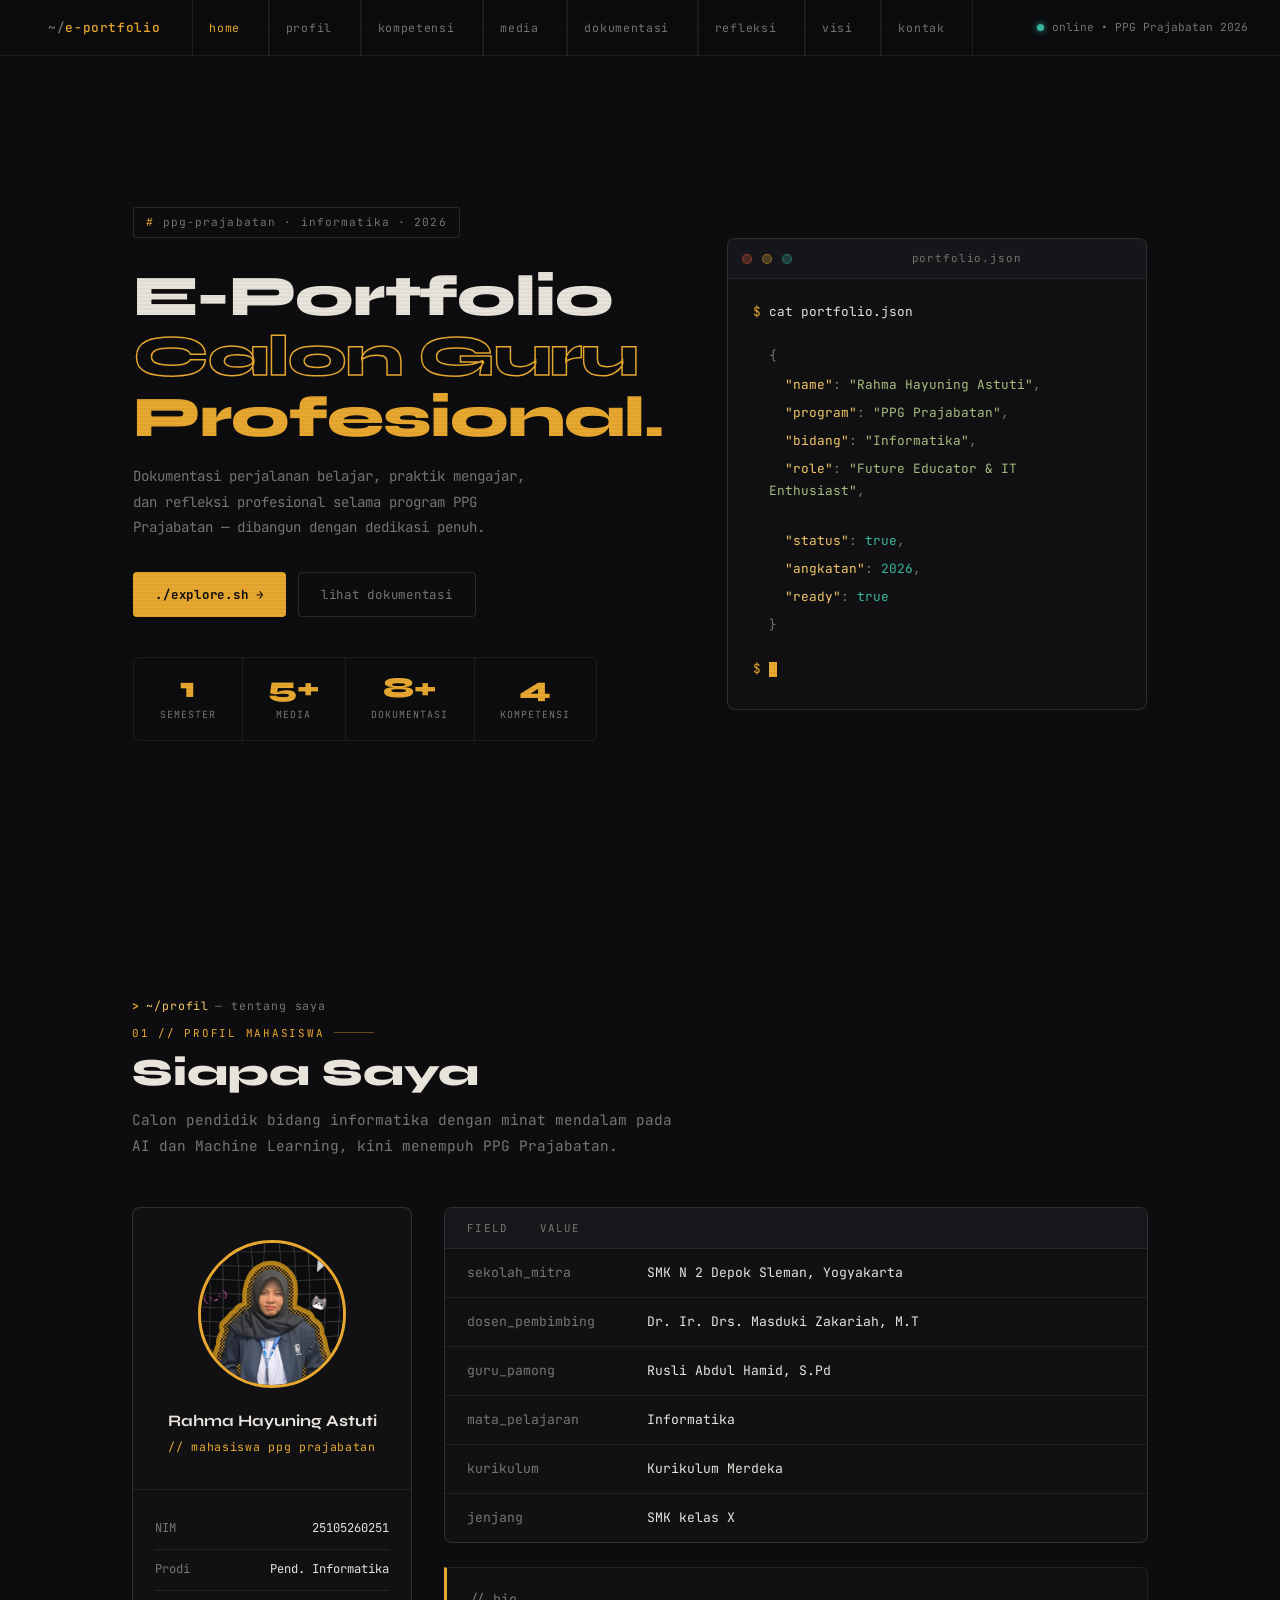
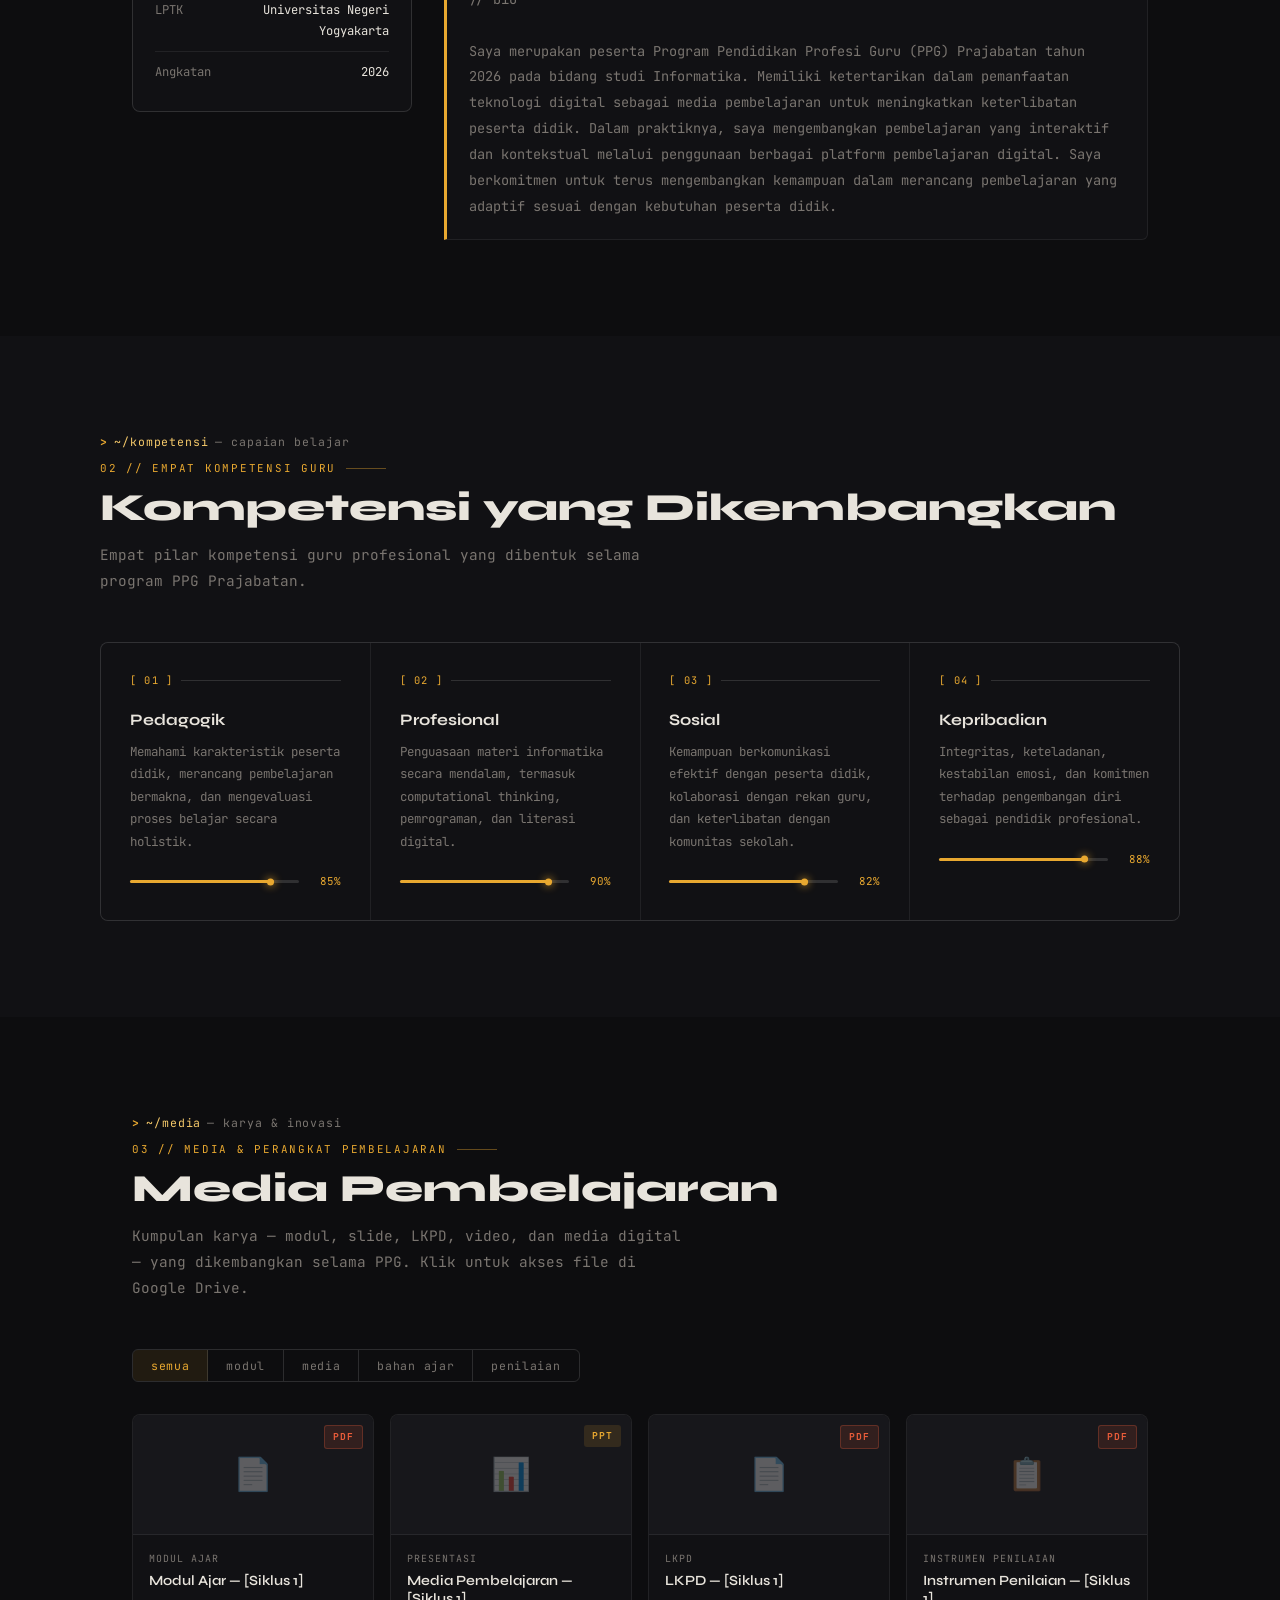
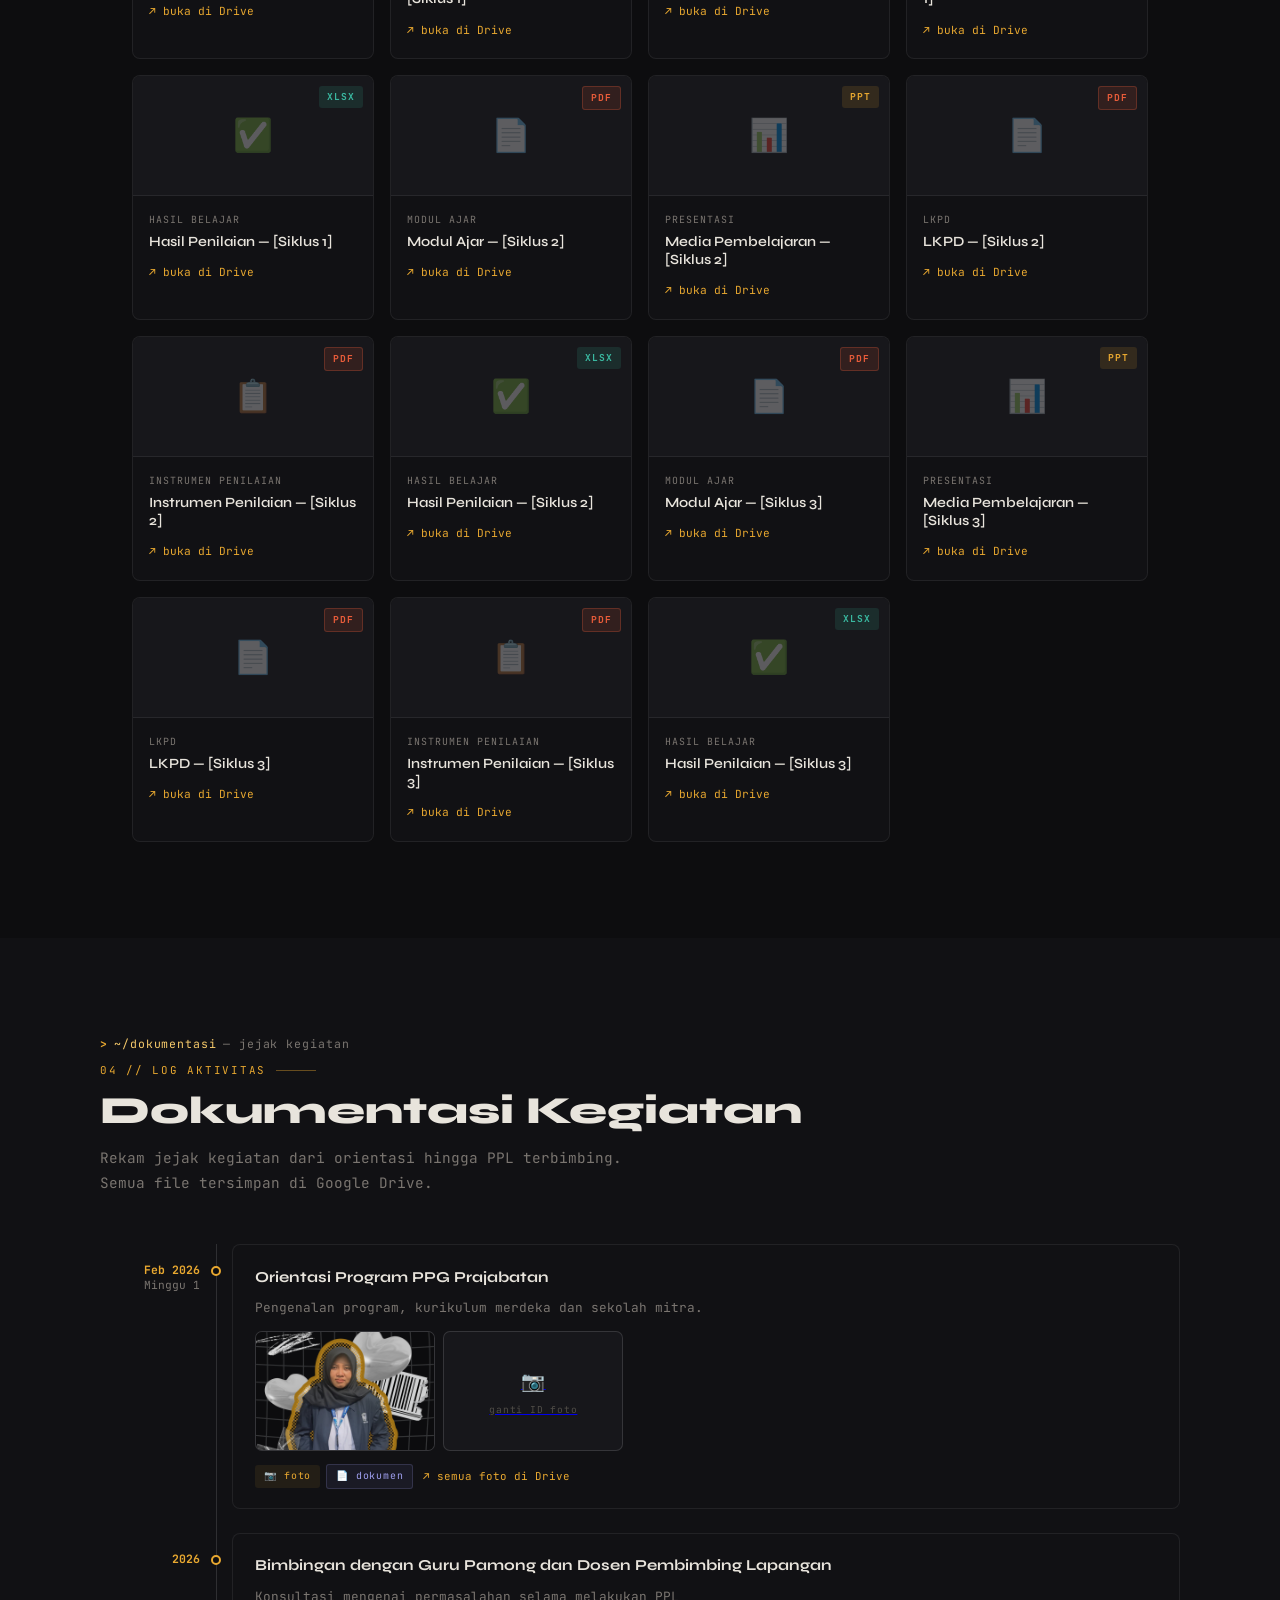
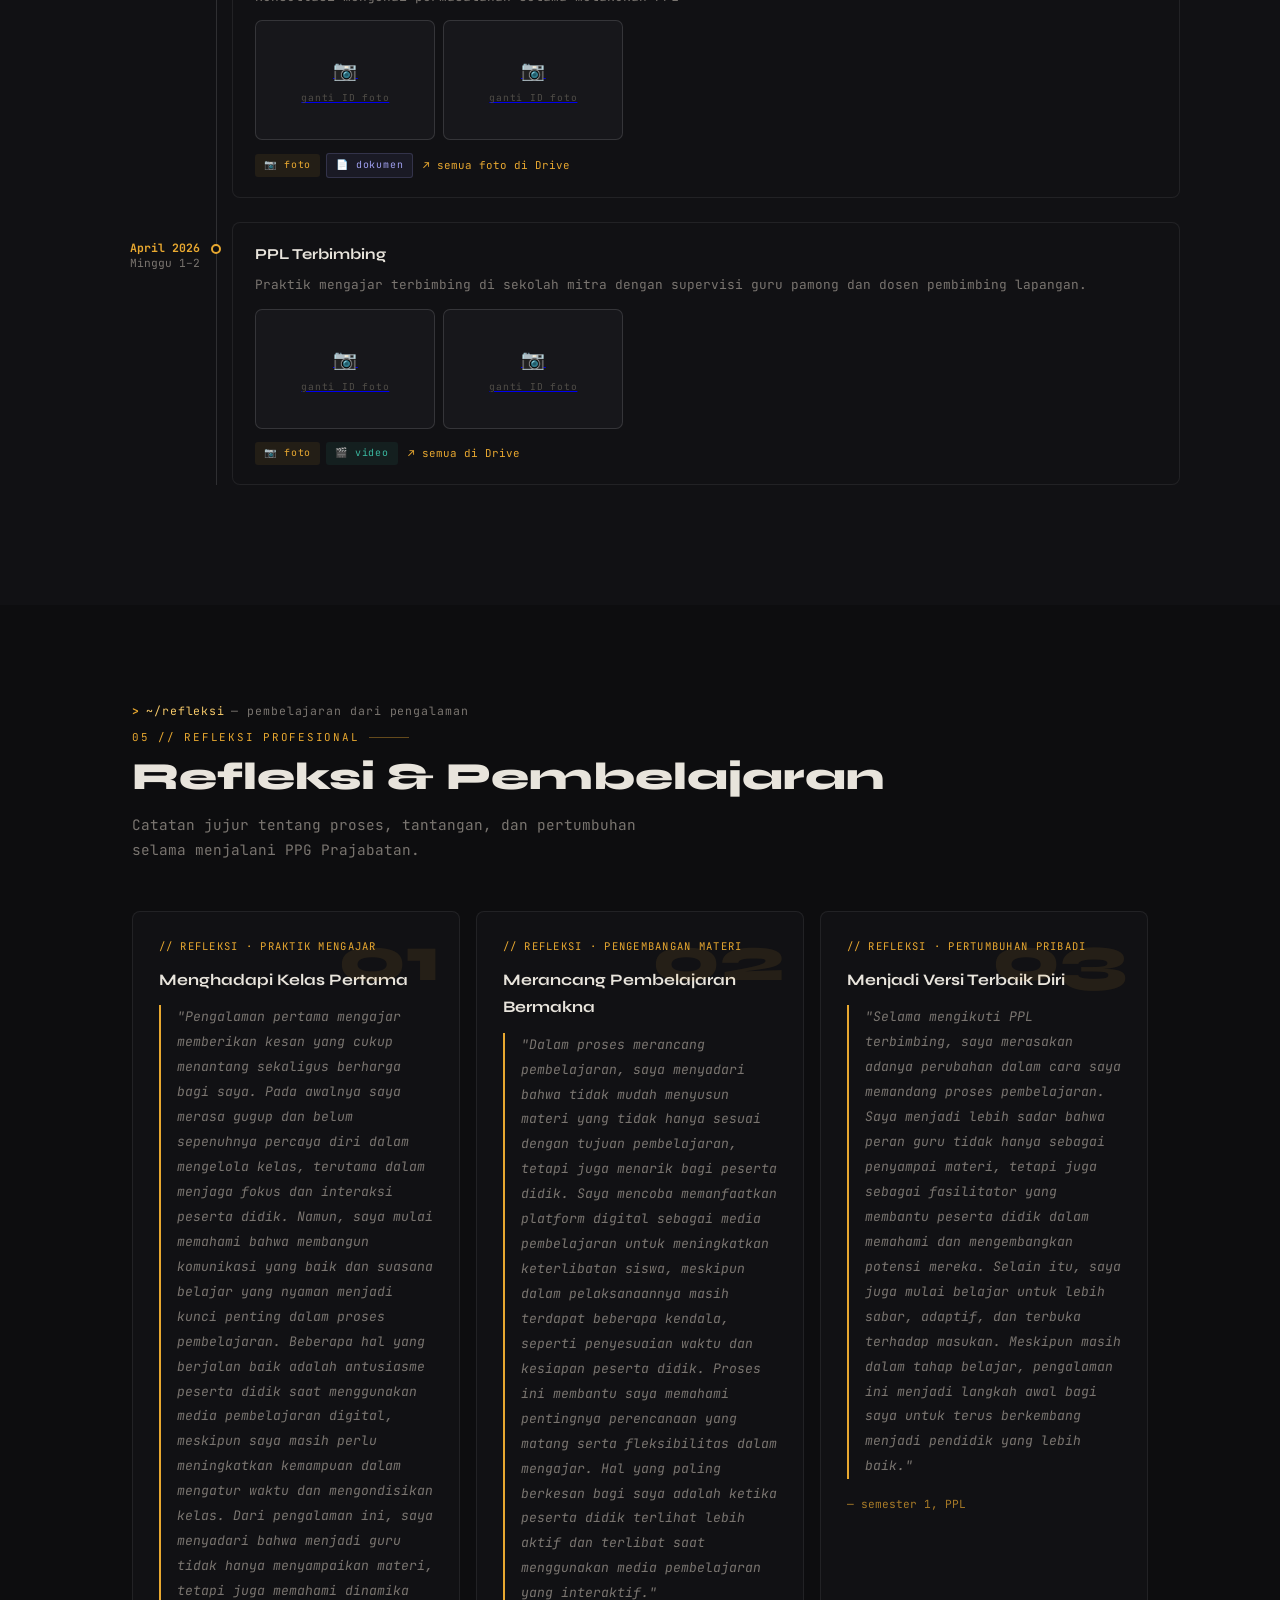
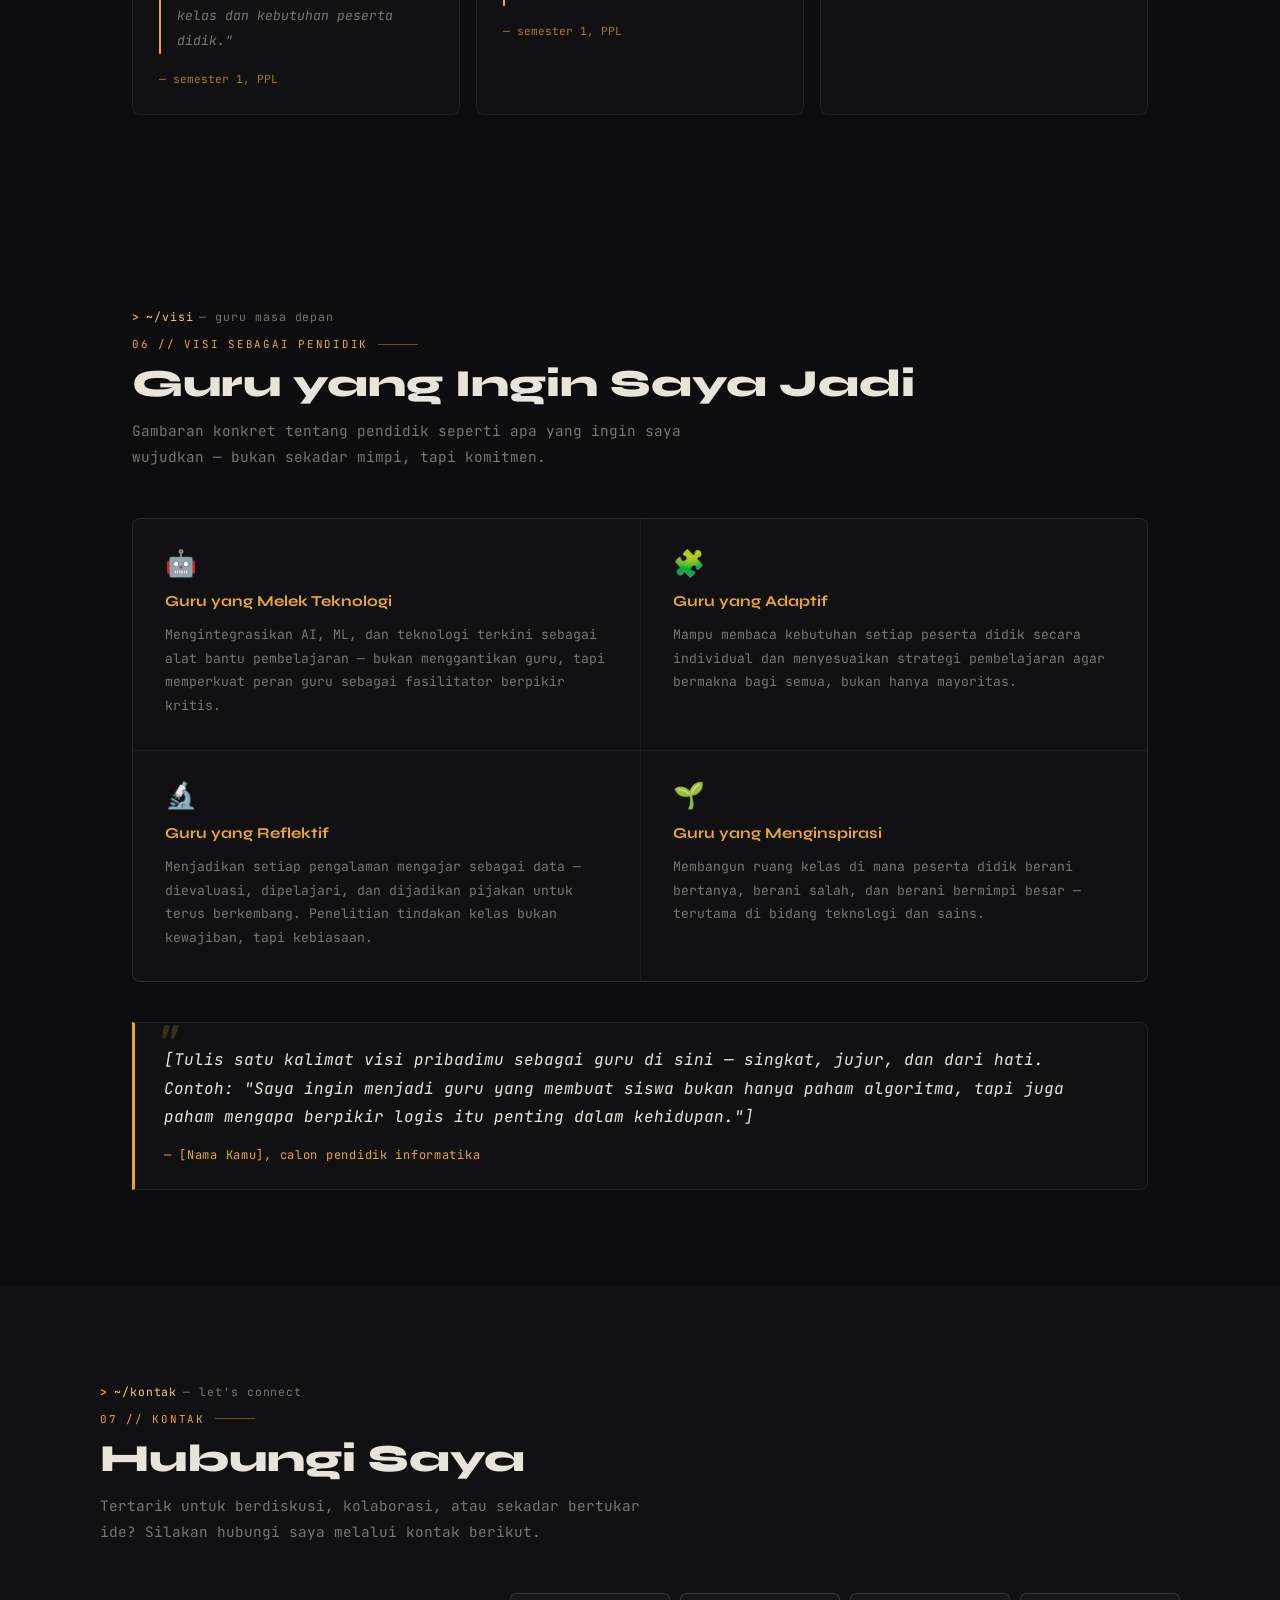
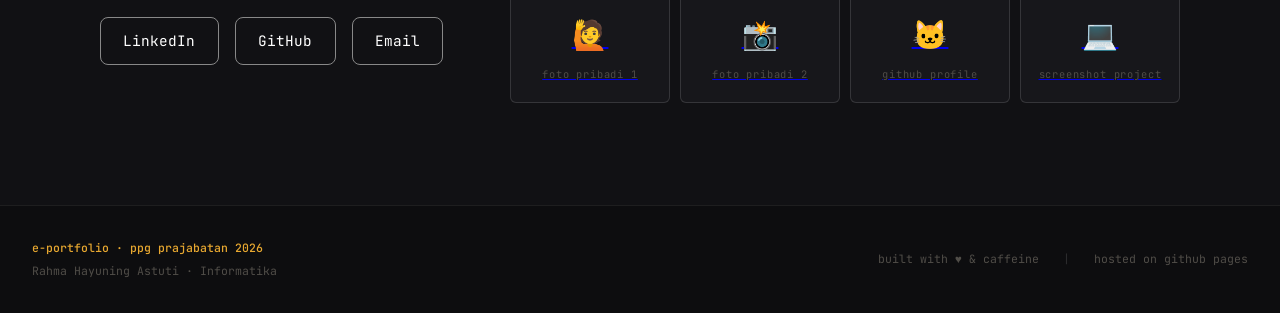
==== commit 3933f361: "update" ====
--- a/index.html
+++ b/index.html
@@ -25,6 +25,7 @@
     <li><a href="#media">media</a></li>
     <li><a href="#dokumentasi">dokumentasi</a></li>
     <li><a href="#refleksi">refleksi</a></li>
+    <li><a href="#visi">visi</a></li>
     <li><a href="#kontak">kontak</a></li>
   </ul>
   <div class="nav-status">
@@ -78,7 +79,7 @@
         <div class="t-dot r"></div>
         <div class="t-dot y"></div>
         <div class="t-dot g"></div>
-        <div class="t-title">portfolio.json</div>
+        <div class="t-title">portfolio.json </div>
       </div>
       <div class="terminal-body">
         <div class="t-line"><span class="t-prompt">$</span><span class="t-cmd"> cat portfolio.json</span></div>
@@ -114,7 +115,9 @@
     <div>
       <div class="profil-card">
         <div class="profil-card-top">
-          <div class="profil-avatar">??</div>
+          <div class="profil-avatar">
+            <img src="assets/foto ver 2.png" alt="Foto Profil">
+          </div>
           <div class="profil-name">Rahma Hayuning Astuti</div>
           <div class="profil-role">// mahasiswa ppg prajabatan</div>
         </div>
@@ -242,6 +245,8 @@
     <button class="filter-btn" onclick="filterMedia('modul', this)">modul</button>
     <button class="filter-btn" onclick="filterMedia('media', this)">media</button>
     <button class="filter-btn" onclick="filterMedia('bahan-ajar', this)">bahan ajar</button>
+    <button class="filter-btn" onclick="filterMedia('penilaian', this)">penilaian</button>
+
   </div>
 
   <div class="media-grid" id="mediaGrid">
@@ -253,19 +258,7 @@
       </div>
       <div class="media-info">
         <div class="media-cat">modul ajar</div>
-        <div class="media-title">Modul Ajar — [Topik 1]</div>
-        <a class="media-link" href="GANTI_LINK_GDRIVE_DISINI" target="_blank">↗ buka di Drive</a>
-      </div>
-    </div>
-
-    <div class="media-card" data-cat="modul">
-      <div class="media-thumb">
-        <div class="media-thumb-icon">📄</div>
-        <span class="media-type-badge badge-pdf">PDF</span>
-      </div>
-      <div class="media-info">
-        <div class="media-cat">modul ajar</div>
-        <div class="media-title">Modul Ajar — [Topik 2]</div>
+        <div class="media-title">Modul Ajar — [Siklus 1]</div>
         <a class="media-link" href="GANTI_LINK_GDRIVE_DISINI" target="_blank">↗ buka di Drive</a>
       </div>
     </div>
@@ -277,67 +270,167 @@
       </div>
       <div class="media-info">
         <div class="media-cat">presentasi</div>
-        <div class="media-title">Slide Pembelajaran — [Topik]</div>
+        <div class="media-title">Media Pembelajaran — [Siklus 1]</div>
+        <a class="media-link" href="GANTI_LINK_GDRIVE_DISINI" target="_blank">↗ buka di Drive</a>
+      </div>
+    </div>
+
+        <div class="media-card" data-cat="bahan-ajar">
+      <div class="media-thumb">
+        <div class="media-thumb-icon">📄</div>
+        <span class="media-type-badge badge-pdf">PDF</span>
+      </div>
+      <div class="media-info">
+        <div class="media-cat">lkpd</div>
+        <div class="media-title">LKPD — [Siklus 1]</div>
+        <a class="media-link" href="GANTI_LINK_GDRIVE_DISINI" target="_blank">↗ buka di Drive</a>
+      </div>
+    </div>
+
+    <div class="media-card" data-cat="penilaian">
+      <div class="media-thumb">
+        <div class="media-thumb-icon">📋</div>
+        <span class="media-type-badge badge-pdf">PDF</span>
+      </div>
+      <div class="media-info">
+        <div class="media-cat">Instrumen Penilaian</div>
+        <div class="media-title">Instrumen Penilaian — [Siklus 1]</div>
+        <a class="media-link" href="GANTI_LINK_GDRIVE_DISINI" target="_blank">↗ buka di Drive</a>
+      </div>
+    </div>
+
+    <div class="media-card" data-cat="penilaian">
+      <div class="media-thumb">
+        <div class="media-thumb-icon">✅</div>
+        <span class="media-type-badge badge-vid">xlsx</span>
+      </div>
+      <div class="media-info">
+        <div class="media-cat">Hasil Belajar</div>
+        <div class="media-title">Hasil Penilaian — [Siklus 1]</div>
+        <a class="media-link" href="GANTI_LINK_GDRIVE_DISINI" target="_blank">↗ buka di Drive</a>
+      </div>
+    </div>
+
+      <!---- Siklus 2-->
+
+    <div class="media-card" data-cat="modul">
+      <div class="media-thumb">
+        <div class="media-thumb-icon">📄</div>
+        <span class="media-type-badge badge-pdf">PDF</span>
+      </div>
+      <div class="media-info">
+        <div class="media-cat">modul ajar</div>
+        <div class="media-title">Modul Ajar — [Siklus 2]</div>
         <a class="media-link" href="GANTI_LINK_GDRIVE_DISINI" target="_blank">↗ buka di Drive</a>
       </div>
     </div>
 
     <div class="media-card" data-cat="media">
       <div class="media-thumb">
-        <div class="media-thumb-icon">📝</div>
+        <div class="media-thumb-icon">📊</div>
+        <span class="media-type-badge badge-ppt">PPT</span>
+      </div>
+      <div class="media-info">
+        <div class="media-cat">presentasi</div>
+        <div class="media-title">Media Pembelajaran — [Siklus 2]</div>
+        <a class="media-link" href="GANTI_LINK_GDRIVE_DISINI" target="_blank">↗ buka di Drive</a>
+      </div>
+    </div>
+
+        <div class="media-card" data-cat="bahan-ajar">
+      <div class="media-thumb">
+        <div class="media-thumb-icon">📄</div>
         <span class="media-type-badge badge-pdf">PDF</span>
       </div>
       <div class="media-info">
         <div class="media-cat">lkpd</div>
-        <div class="media-title">LKPD — [Topik Praktikum]</div>
+        <div class="media-title">LKPD — [Siklus 2]</div>
+        <a class="media-link" href="GANTI_LINK_GDRIVE_DISINI" target="_blank">↗ buka di Drive</a>
+      </div>
+    </div>
+
+    <div class="media-card" data-cat="penilaian">
+      <div class="media-thumb">
+        <div class="media-thumb-icon">📋</div>
+        <span class="media-type-badge badge-pdf">PDF</span>
+      </div>
+      <div class="media-info">
+        <div class="media-cat">Instrumen Penilaian</div>
+        <div class="media-title">Instrumen Penilaian — [Siklus 2]</div>
+        <a class="media-link" href="GANTI_LINK_GDRIVE_DISINI" target="_blank">↗ buka di Drive</a>
+      </div>
+    </div>
+
+    <div class="media-card" data-cat="penilaian">
+      <div class="media-thumb">
+        <div class="media-thumb-icon">✅</div>
+        <span class="media-type-badge badge-vid">xlsx</span>
+      </div>
+      <div class="media-info">
+        <div class="media-cat">Hasil Belajar</div>
+        <div class="media-title">Hasil Penilaian — [Siklus 2]</div>
+        <a class="media-link" href="GANTI_LINK_GDRIVE_DISINI" target="_blank">↗ buka di Drive</a>
+      </div>
+    </div>
+
+    <!--Siklus 3-->
+
+    <div class="media-card" data-cat="modul">
+      <div class="media-thumb">
+        <div class="media-thumb-icon">📄</div>
+        <span class="media-type-badge badge-pdf">PDF</span>
+      </div>
+      <div class="media-info">
+        <div class="media-cat">modul ajar</div>
+        <div class="media-title">Modul Ajar — [Siklus 3]</div>
         <a class="media-link" href="GANTI_LINK_GDRIVE_DISINI" target="_blank">↗ buka di Drive</a>
       </div>
     </div>
 
     <div class="media-card" data-cat="media">
       <div class="media-thumb">
-        <div class="media-thumb-icon">🎬</div>
-        <span class="media-type-badge badge-vid">VIDEO</span>
-      </div>
-      <div class="media-info">
-        <div class="media-cat">video pembelajaran</div>
-        <div class="media-title">Video Materi — [Topik]</div>
-        <a class="media-link" href="GANTI_LINK_GDRIVE_DISINI" target="_blank">↗ buka di Drive</a>
-      </div>
-    </div>
-
-    <div class="media-card" data-cat="bahan-ajar">
+        <div class="media-thumb-icon">📊</div>
+        <span class="media-type-badge badge-ppt">PPT</span>
+      </div>
+      <div class="media-info">
+        <div class="media-cat">presentasi</div>
+        <div class="media-title">Media Pembelajaran — [Siklus 3]</div>
+        <a class="media-link" href="GANTI_LINK_GDRIVE_DISINI" target="_blank">↗ buka di Drive</a>
+      </div>
+    </div>
+
+        <div class="media-card" data-cat="bahan-ajar">
+      <div class="media-thumb">
+        <div class="media-thumb-icon">📄</div>
+        <span class="media-type-badge badge-pdf">PDF</span>
+      </div>
+      <div class="media-info">
+        <div class="media-cat">lkpd</div>
+        <div class="media-title">LKPD — [Siklus 3]</div>
+        <a class="media-link" href="GANTI_LINK_GDRIVE_DISINI" target="_blank">↗ buka di Drive</a>
+      </div>
+    </div>
+
+    <div class="media-card" data-cat="penilaian">
+      <div class="media-thumb">
+        <div class="media-thumb-icon">📋</div>
+        <span class="media-type-badge badge-pdf">PDF</span>
+      </div>
+      <div class="media-info">
+        <div class="media-cat">Instrumen Penilaian</div>
+        <div class="media-title">Instrumen Penilaian — [Siklus 3]</div>
+        <a class="media-link" href="GANTI_LINK_GDRIVE_DISINI" target="_blank">↗ buka di Drive</a>
+      </div>
+    </div>
+
+    <div class="media-card" data-cat="penilaian">
       <div class="media-thumb">
         <div class="media-thumb-icon">✅</div>
-        <span class="media-type-badge badge-link">LINK</span>
-      </div>
-      <div class="media-info">
-        <div class="media-cat">kuis interaktif</div>
-        <div class="media-title">Quizizz / Google Form Evaluasi</div>
-        <a class="media-link" href="GANTI_LINK_DISINI" target="_blank">↗ buka kuis</a>
-      </div>
-    </div>
-
-    <div class="media-card" data-cat="bahan-ajar">
-      <div class="media-thumb">
-        <div class="media-thumb-icon">📋</div>
-        <span class="media-type-badge badge-pdf">PDF</span>
-      </div>
-      <div class="media-info">
-        <div class="media-cat">instrumen penilaian</div>
-        <div class="media-title">Rubrik &amp; Soal Evaluasi</div>
-        <a class="media-link" href="GANTI_LINK_GDRIVE_DISINI" target="_blank">↗ buka di Drive</a>
-      </div>
-    </div>
-
-    <div class="media-card" data-cat="modul">
-      <div class="media-thumb">
-        <div class="media-thumb-icon">📑</div>
-        <span class="media-type-badge badge-pdf">PDF</span>
-      </div>
-      <div class="media-info">
-        <div class="media-cat">rpp / atp</div>
-        <div class="media-title">ATP &amp; CP Informatika</div>
+        <span class="media-type-badge badge-vid">xlsx</span>
+      </div>
+      <div class="media-info">
+        <div class="media-cat">Hasil Belajar</div>
+        <div class="media-title">Hasil Penilaian — [Siklus 3]</div>
         <a class="media-link" href="GANTI_LINK_GDRIVE_DISINI" target="_blank">↗ buka di Drive</a>
       </div>
     </div>
@@ -364,7 +457,7 @@
           <!-- FOTO STRIP: ganti FOTO_ID_1 dst dengan ID foto dari Google Drive -->
           <div class="tl-photos">
             <a class="tl-photo" href="https://drive.google.com/file/d/FOTO_ID_1/view" target="_blank">
-              <img src="https://drive.google.com/thumbnail?id=FOTO_ID_1&sz=w400" alt="Orientasi PPG"
+              <img src="assets/foto ver 1.png"Orientasi PPG"
                 onerror="this.parentElement.innerHTML='<div class=\'tl-photo-placeholder\'><span>📷</span>ganti ID foto</div>'">
             </a>
             <a class="tl-photo" href="https://drive.google.com/file/d/FOTO_ID_2/view" target="_blank">
@@ -478,33 +571,94 @@
     </div>
   </div>
 </section>
+<!-- ═══════════════════════════════════ VISI -->
+<section id="visi" class="reveal">
+  <div class="prompt"><span class="prompt-path">~/visi</span> — guru masa depan</div>
+  <div class="sec-label">06 // visi sebagai pendidik</div>
+  <h2>Guru yang Ingin Saya Jadi</h2>
+  <p class="lead">Gambaran konkret tentang pendidik seperti apa yang ingin saya wujudkan — bukan sekadar mimpi, tapi komitmen.</p>
+
+  <div class="visi-grid">
+    <div class="visi-card">
+      <div class="visi-icon">🤖</div>
+      <div class="visi-title">Guru yang Melek Teknologi</div>
+      <div class="visi-desc">Mengintegrasikan AI, ML, dan teknologi terkini sebagai alat bantu pembelajaran — bukan menggantikan guru, tapi memperkuat peran guru sebagai fasilitator berpikir kritis.</div>
+    </div>
+    <div class="visi-card">
+      <div class="visi-icon">🧩</div>
+      <div class="visi-title">Guru yang Adaptif</div>
+      <div class="visi-desc">Mampu membaca kebutuhan setiap peserta didik secara individual dan menyesuaikan strategi pembelajaran agar bermakna bagi semua, bukan hanya mayoritas.</div>
+    </div>
+    <div class="visi-card">
+      <div class="visi-icon">🔬</div>
+      <div class="visi-title">Guru yang Reflektif</div>
+      <div class="visi-desc">Menjadikan setiap pengalaman mengajar sebagai data — dievaluasi, dipelajari, dan dijadikan pijakan untuk terus berkembang. Penelitian tindakan kelas bukan kewajiban, tapi kebiasaan.</div>
+    </div>
+    <div class="visi-card">
+      <div class="visi-icon">🌱</div>
+      <div class="visi-title">Guru yang Menginspirasi</div>
+      <div class="visi-desc">Membangun ruang kelas di mana peserta didik berani bertanya, berani salah, dan berani bermimpi besar — terutama di bidang teknologi dan sains.</div>
+    </div>
+  </div>
+
+  <div class="visi-quote">
+    [Tulis satu kalimat visi pribadimu sebagai guru di sini — singkat, jujur, dan dari hati. Contoh: "Saya ingin menjadi guru yang membuat siswa bukan hanya paham algoritma, tapi juga paham mengapa berpikir logis itu penting dalam kehidupan."]
+    <div class="visi-quote-author">— [Nama Kamu], calon pendidik informatika</div>
+  </div>
+</section>
 
 <!-- ═══════════════════════════════════ Kontak -->
 <section id="kontak" class="reveal" style="background: var(--bg2); max-width:100%; padding: 6rem 2rem;">
   <div style="max-width: 1080px; margin: 0 auto;">
     <div class="prompt"><span class="prompt-path">~/kontak</span> — let's connect</div>
-    <div class="sec-label">06 // kontak</div>
+    <div class="sec-label">07 // kontak</div>
     <h2>Hubungi Saya</h2>
     <p class="lead">Tertarik untuk berdiskusi, kolaborasi, atau sekadar bertukar ide? Silakan hubungi saya melalui kontak berikut.</p>
     <!-- 🔹 Tombol Sosial -->
      <div class="contact-wrapper">
 
-      <!-- KIRI -->
+      <!-- KIRI: tombol kontak -->
       <div class="contact-left">
         <div class="contact-buttons">
-          <div class="contact-buttons">
           <a href="https://www.linkedin.com/in/rahma-hayuning-astuti-a1023b1aa/" target="_blank" class="btn-contact">LinkedIn</a>
           <a href="https://github.com/rahmaha" target="_blank" class="btn-contact">GitHub</a>
           <a href="mailto:rahmahayuningastuti@gmail.com" class="btn-contact">Email</a>
         </div>
-        </div>
-      </div>
-
-      <!-- KANAN -->
+      </div>
+
+      <!-- KANAN: grid 4 foto -->
       <div class="contact-right">
-        <img src="fotokamu.jpg" alt="Foto Profil">
-        <img src="github-preview.png" alt="Preview GitHub">
-        <img src="project1.png" alt="Project">
+        <div class="contact-photo-grid">
+
+          <!-- Foto pribadi 1 -->
+          <a class="contact-photo" href="LINK_FOTO_PRIBADI_1" target="_blank">
+            <img src="GANTI_PATH_FOTO_PRIBADI_1" alt="Foto Pribadi"
+              onerror="this.parentElement.innerHTML='<div class=\'contact-photo-placeholder\'><span>🙋</span>foto pribadi 1</div>'">
+            <div class="contact-photo-label">tentang saya</div>
+          </a>
+
+          <!-- Foto pribadi 2 -->
+          <a class="contact-photo" href="LINK_FOTO_PRIBADI_2" target="_blank">
+            <img src="GANTI_PATH_FOTO_PRIBADI_2" alt="Foto Pribadi 2"
+              onerror="this.parentElement.innerHTML='<div class=\'contact-photo-placeholder\'><span>📸</span>foto pribadi 2</div>'">
+            <div class="contact-photo-label">kegiatan</div>
+          </a>
+
+          <!-- Foto GitHub profile — pakai format: https://avatars.githubusercontent.com/u/USERNAME -->
+          <a class="contact-photo" href="https://github.com/rahmaha" target="_blank">
+            <img src="https://github.com/rahmaha.png" alt="GitHub Profile"
+              onerror="this.parentElement.innerHTML='<div class=\'contact-photo-placeholder\'><span>🐱</span>github profile</div>'">
+            <div class="contact-photo-label">github profile</div>
+          </a>
+
+          <!-- Screenshot / foto project -->
+          <a class="contact-photo" href="LINK_PROJECT_ATAU_REPO" target="_blank">
+            <img src="GANTI_PATH_SCREENSHOT_PROJECT" alt="Project"
+              onerror="this.parentElement.innerHTML='<div class=\'contact-photo-placeholder\'><span>💻</span>screenshot project</div>'">
+            <div class="contact-photo-label">project</div>
+          </a>
+
+        </div>
       </div>
 
       </div>
--- a/style.css
+++ b/style.css
@@ -85,7 +85,7 @@
   padding: 0 1rem; height: 56px;
   display: flex; align-items: center;
   border-right: 1px solid var(--border);
-  transition: color 0.15s, background 0.15s;
+  transition: color 0.15s; background: 0.15s;
   white-space: nowrap;
   letter-spacing: 0.06em;
 }
@@ -308,13 +308,27 @@
   text-align: center;
 }
 .profil-avatar {
-  width: 88px; height: 88px; border-radius: 50%;
+  width: 148px; height: 148px; border-radius: 50%;
+  overflow: hidden;
   background: var(--amber-dim);
-  border: 2px solid var(--amber);
-  margin: 0 auto 1rem;
+  border: 3px solid var(--amber);
+  box-shadow: 0 0 24px var(--amber)33;
+  margin: 0 auto 1.2rem;
   display: flex; align-items: center; justify-content: center;
-  font-family: var(--sans); font-size: 2rem;
+  font-family: var(--sans); font-size: 3rem;
   font-weight: 800; color: var(--amber);
+  position: relative;
+}
+.profil-avatar img {
+  width: 100%;
+  height: 100%;
+  object-fit: cover;
+  border-radius: 50%;
+  display: block;
+  transition: transform 0.3s ease;
+}
+.profil-avatar:hover img {
+  transform: scale(1.05);
 }
 .profil-name {
   font-family: var(--sans); font-weight: 700;
@@ -538,8 +552,8 @@
   margin: 0.8rem 0;
 }
 .tl-photo {
-  width: 110px; height: 74px;
-  border-radius: 5px; overflow: hidden;
+  width: 180px; height: 120px;
+  border-radius: 7px; overflow: hidden;
   border: 1px solid var(--border2);
   background: var(--bg3);
   position: relative; flex-shrink: 0;
@@ -610,42 +624,114 @@
   font-size: 0.7rem; color: var(--amber); opacity: 0.7;
 }
 
+/* VISI GURU */
+.visi-grid {
+  display: grid; grid-template-columns: repeat(2, 1fr);
+  gap: 1px; background: var(--border);
+  border: 1px solid var(--border); border-radius: 8px; overflow: hidden;
+  margin-bottom: 2.5rem;
+}
+.visi-card {
+  background: var(--bg2); padding: 2rem;
+  transition: background 0.15s;
+}
+.visi-card:hover { background: var(--bg3); }
+.visi-icon {
+  font-size: 1.6rem; margin-bottom: 0.8rem; line-height: 1;
+}
+.visi-title {
+  font-family: var(--sans); font-weight: 700;
+  font-size: 0.95rem; color: var(--amber);
+  margin-bottom: 0.5rem;
+}
+.visi-desc {
+  font-size: 0.82rem; color: var(--muted); line-height: 1.8;
+}
+.visi-quote {
+  background: var(--bg2);
+  border: 1px solid var(--border);
+  border-left: 3px solid var(--amber);
+  border-radius: 0 8px 8px 0;
+  padding: 1.4rem 1.8rem;
+  font-size: 1rem; color: var(--text);
+  line-height: 1.8; font-style: italic;
+  position: relative;
+}
+.visi-quote::before {
+  content: '"';
+  font-family: var(--sans); font-size: 4rem;
+  color: var(--amber); opacity: 0.2;
+  position: absolute; top: -0.5rem; left: 1rem;
+  line-height: 1;
+}
+.visi-quote-author {
+  margin-top: 0.8rem;
+  font-size: 0.75rem; color: var(--amber);
+  font-style: normal; letter-spacing: 0.06em;
+}
+
 /* Kontak */
 .contact-wrapper {
+  display: grid;
+  grid-template-columns: 1fr 1fr;
+  gap: 3rem;
+  align-items: start;
+}
+.contact-left {}
+.contact-right {}
+
+.contact-photo-grid {
   display: flex;
-  gap: 3rem;
-  flex-wrap: wrap;
-  align-items: center;
-}
-
-.contact-left {
-  flex: 1;
-}
-
-.contact-right {
-  flex: 1;
+  gap: 10px;
+  overflow-x: auto;
+  padding-bottom: 6px;
+  scrollbar-width: none;
+}
+
+.contact-photo-grid::-webkit-scrollbar {
+  display: none;
+}
+
+.contact-photo {
+  min-width: 160px;
+  height: 110px;
+  border-radius: 6px;
   overflow: hidden;
-}
-
-.scroll-preview {
-  display: flex;
-  gap: 1rem;
-  overflow-x: auto;
-  scroll-snap-type: x mandatory;
-  padding-bottom: 1rem;
-}
-
-.scroll-preview img {
-  width: 220px;
-  border-radius: 12px;
+  border: 1px solid var(--border2);
+  background: var(--bg3);
+  position: relative;
   flex-shrink: 0;
-  scroll-snap-align: center;
-  transition: 0.3s;
-}
-
-.scroll-preview img:hover {
-  transform: scale(1.05);
-}
+  transition: all 0.2s ease;
+}
+.contact-photo:hover {
+  border-color: var(--amber);
+  transform: translateY(2px);
+}
+.contact-photo img {
+  width: 100%; height: 100%;
+  object-fit: cover; display: block;
+  filter: brightness(0.88) saturate(0.9);
+  transition: filter 0.2s;
+}
+.contact-photo:hover img { filter: brightness(1) saturate(1); }
+.contact-photo-label {
+  position: absolute; bottom: 0; left: 0; right: 0;
+  background: linear-gradient(to top, rgba(0,0,0,0.75), transparent);
+  padding: 0.5rem 0.7rem 0.4rem;
+  font-size: 0.62rem; color: rgba(255,255,255,0.8);
+  letter-spacing: 0.08em; text-transform: uppercase;
+}
+.contact-photo-placeholder {
+  width: 100%; height: 100%;
+  display: flex; flex-direction: column;
+  align-items: center; justify-content: center;
+  gap: 6px; color: var(--muted2);
+  font-size: 0.65rem; letter-spacing: 0.08em;
+  text-align: center; padding: 8px;
+  aspect-ratio: 4/3;
+}
+.contact-photo-placeholder span { font-size: 1.8rem; }
+
 .contact-buttons {
   display: flex;
   flex-wrap: wrap;
@@ -732,7 +818,9 @@
   .nav-status {
     display: flex;
   }
-
+  .visi-grid {
+    grid-template-columns: 1fr;
+  }
   @keyframes slideDown {
     from {
       opacity: 0;
